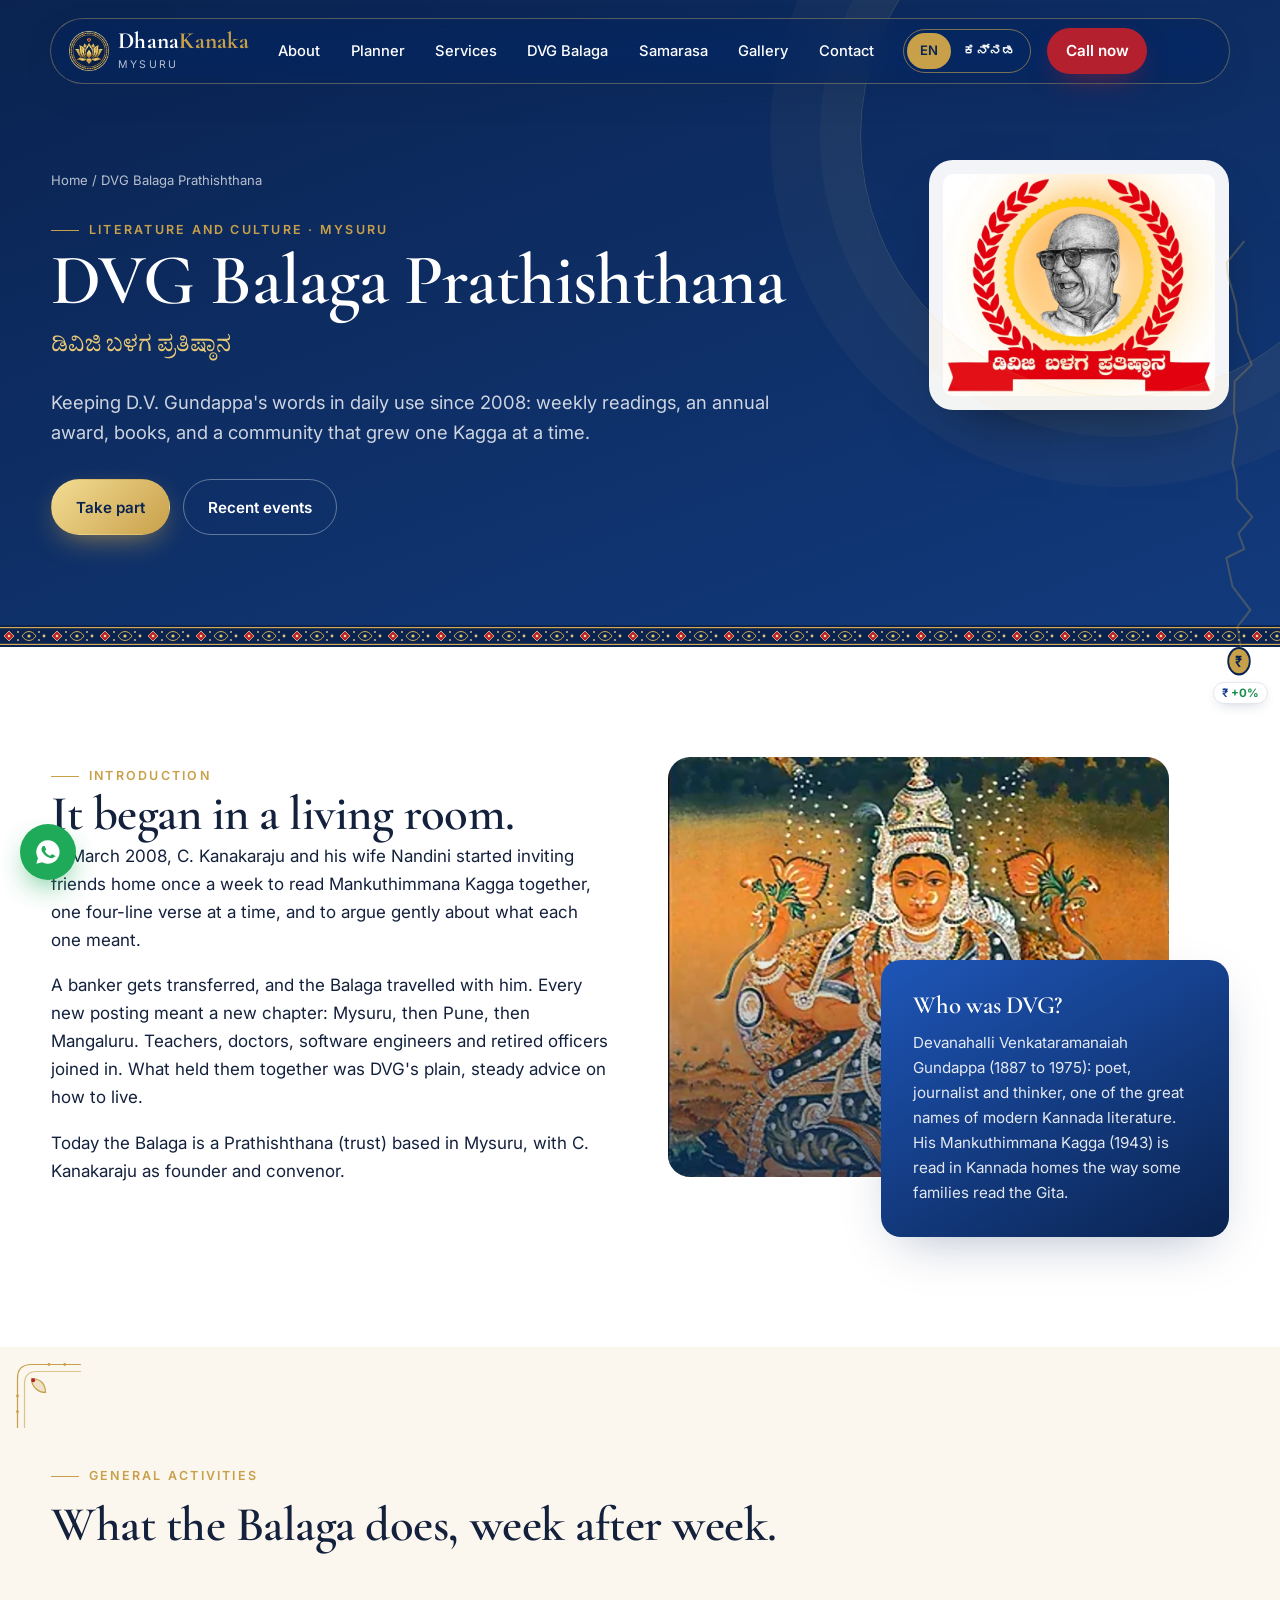
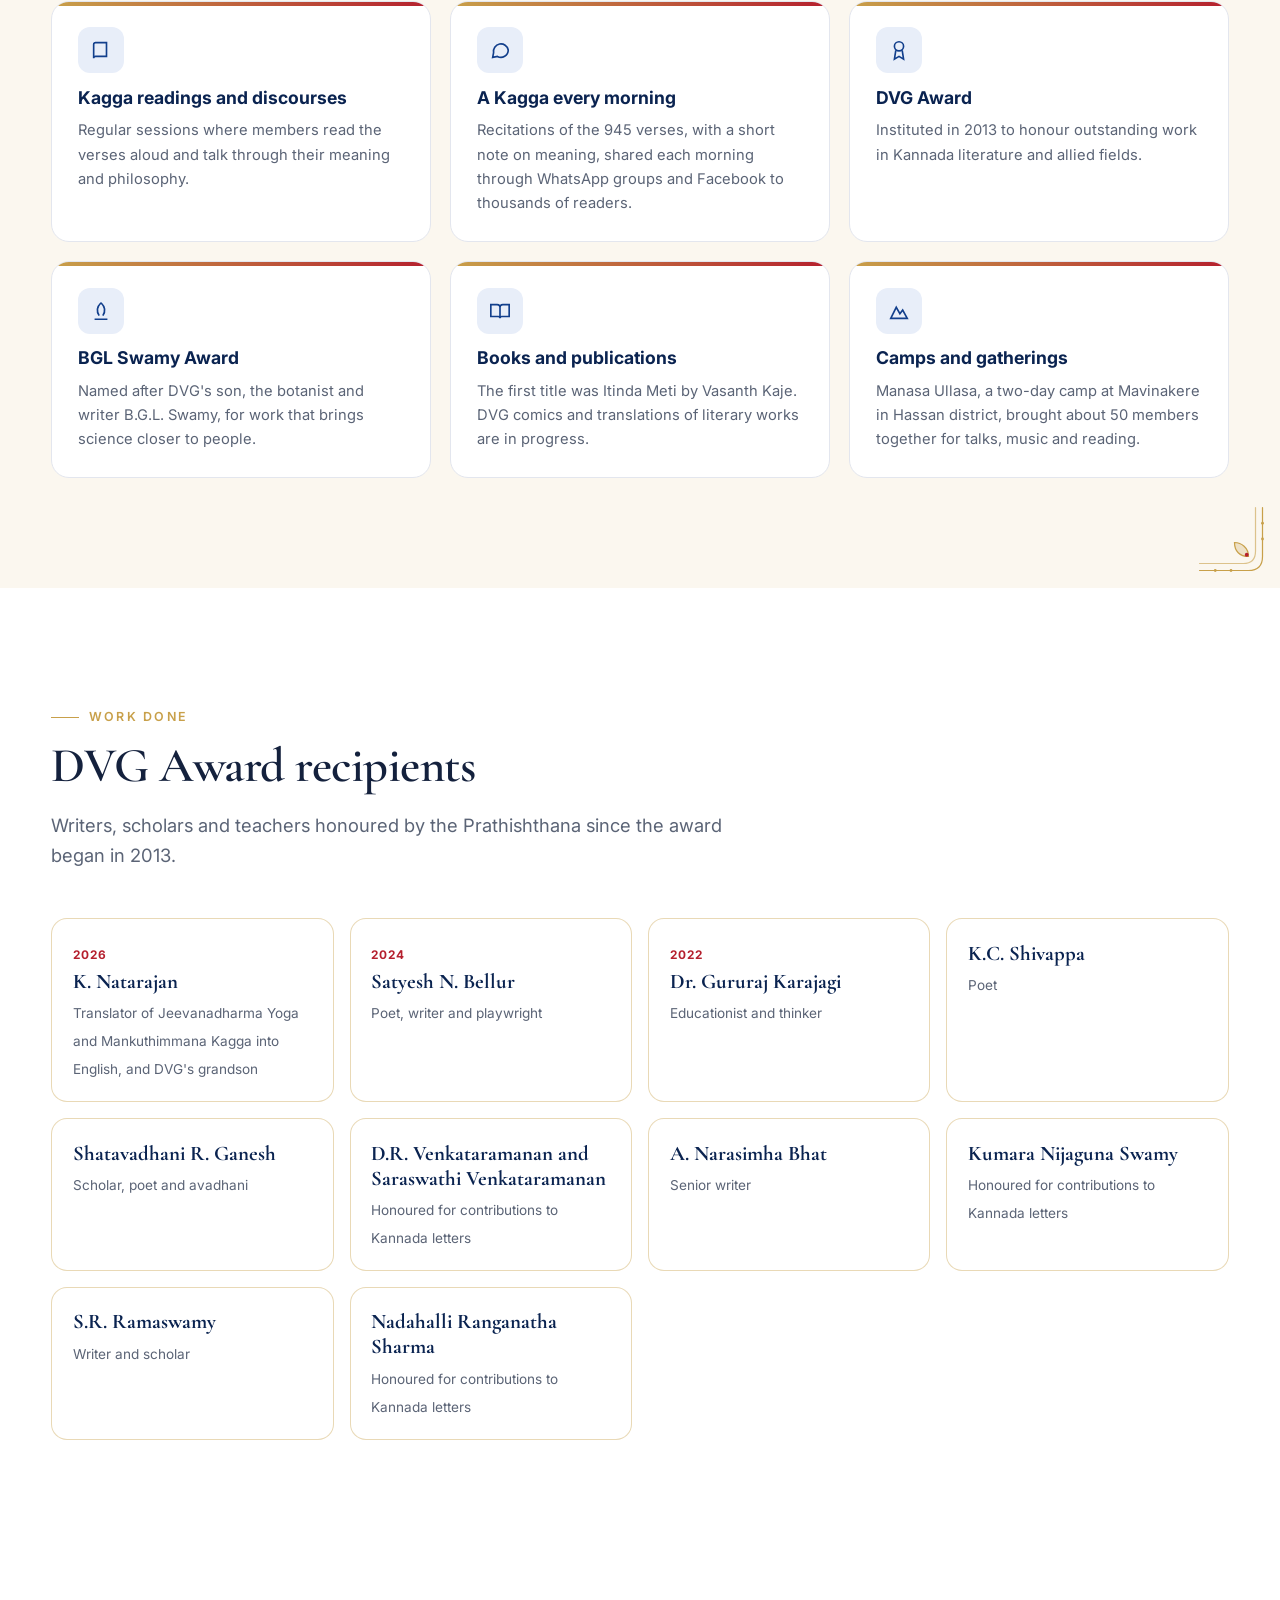
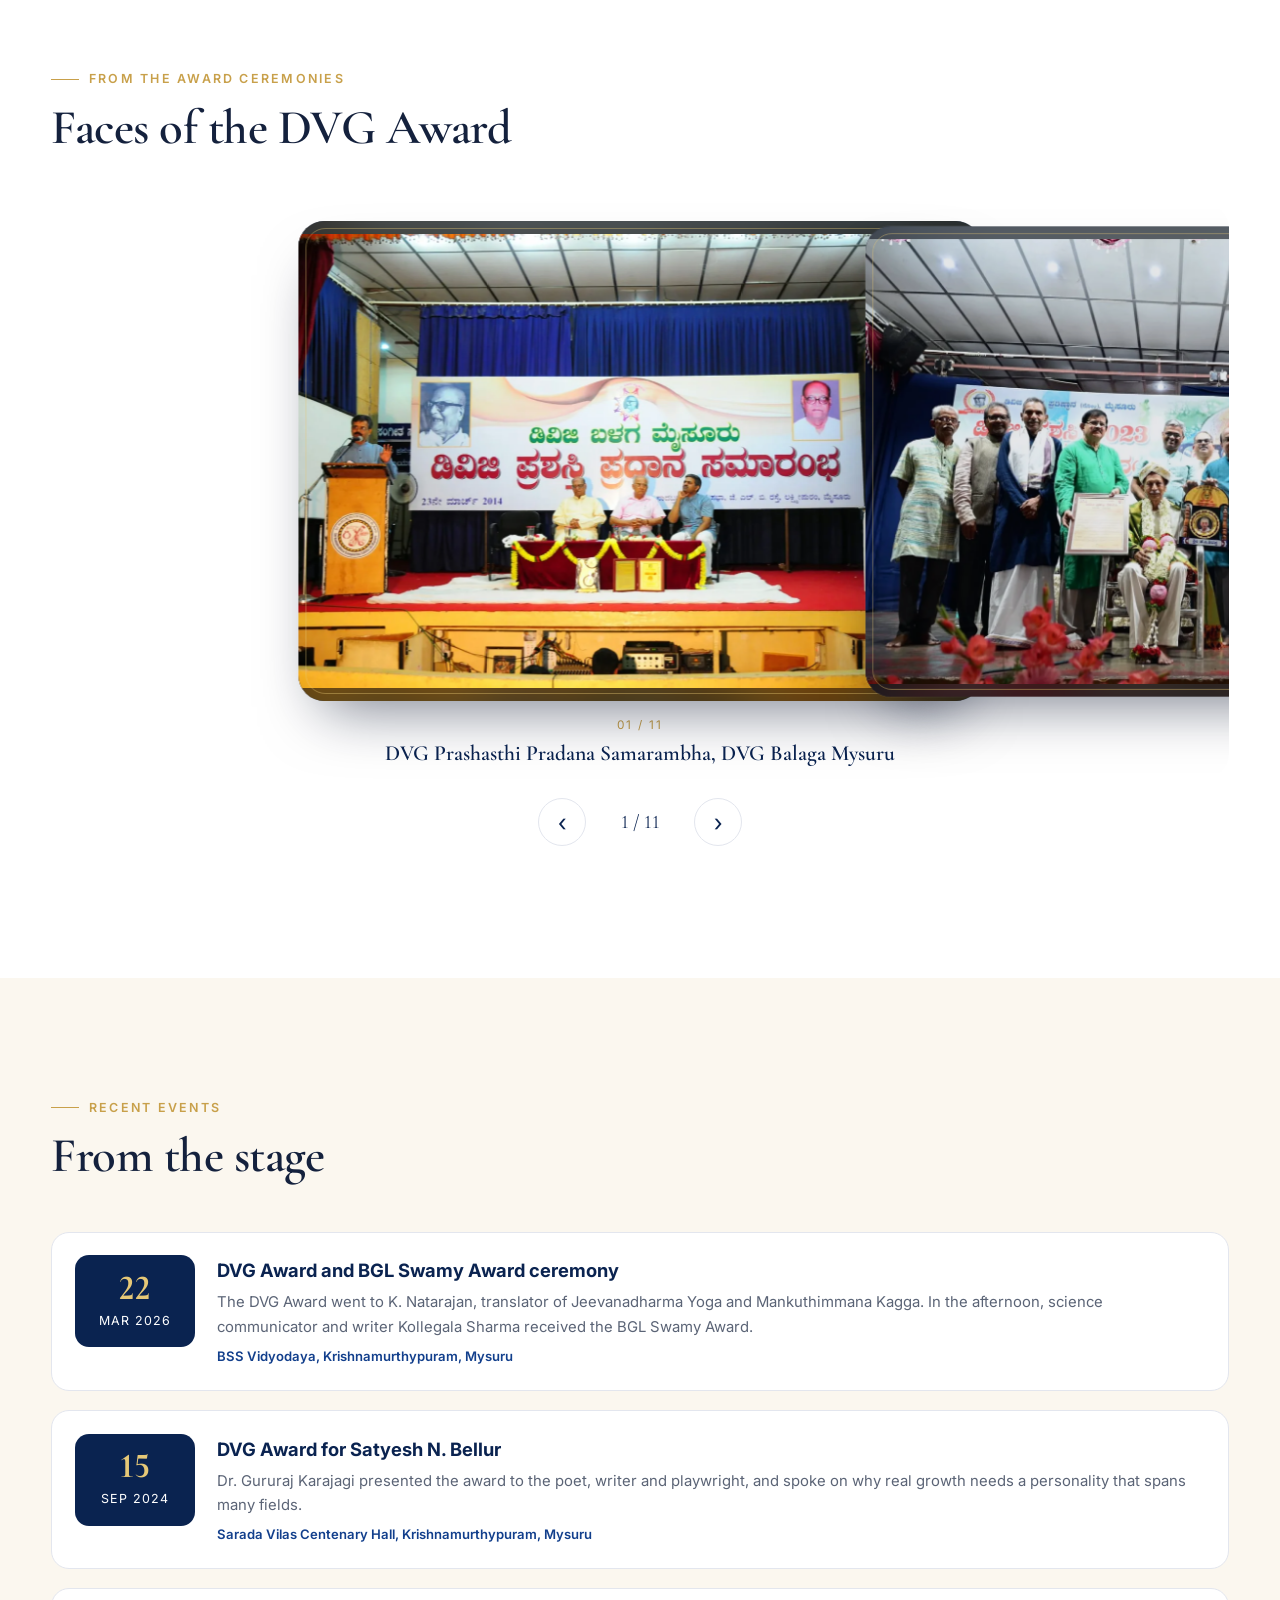
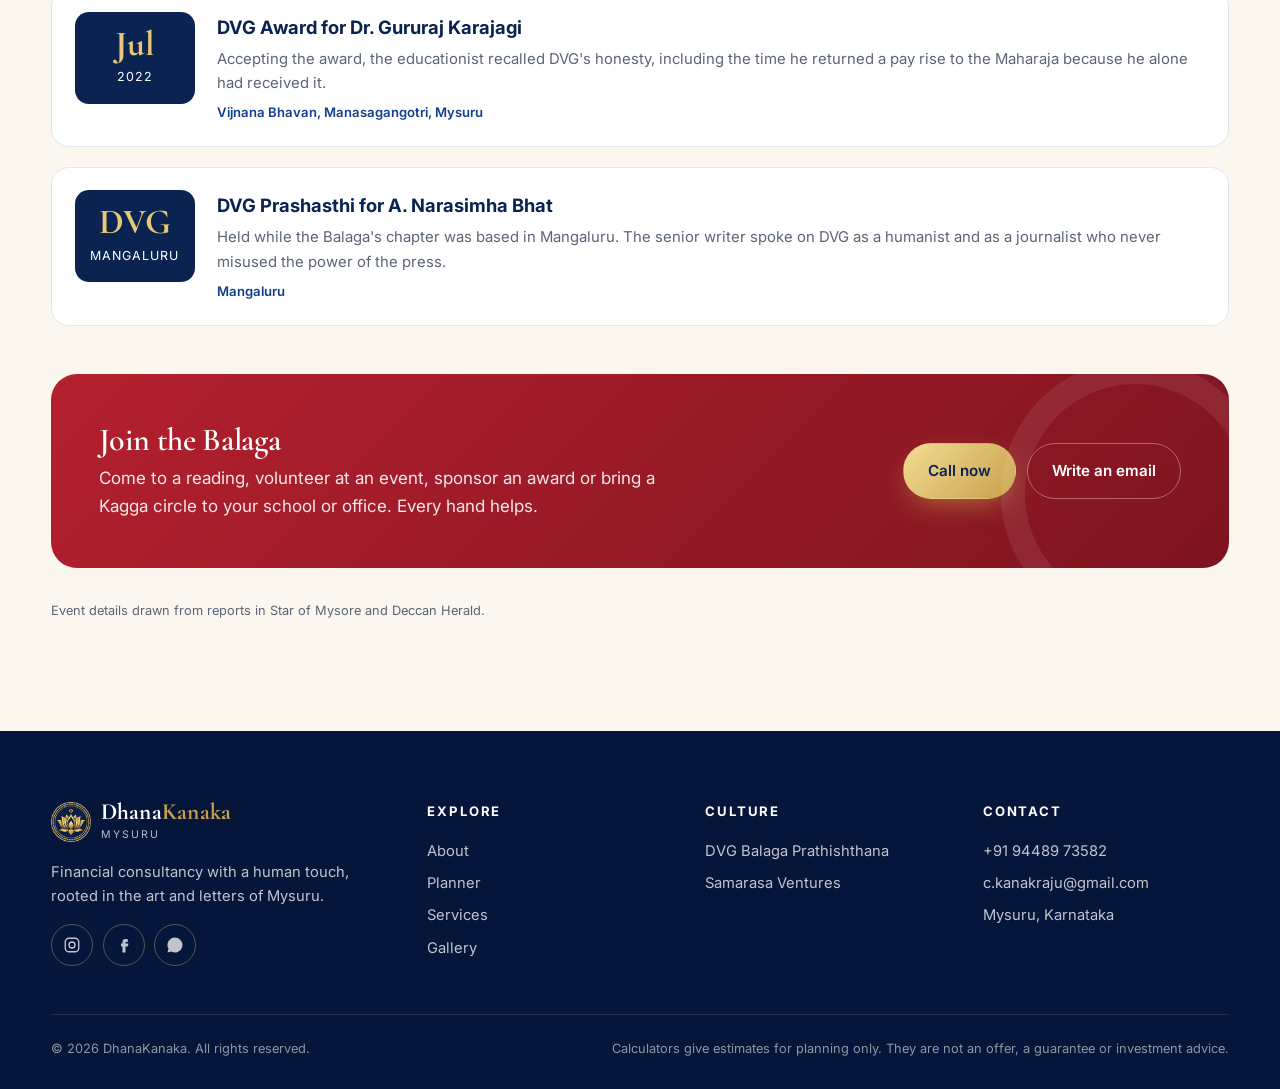
==== dvg-balaga.html @ af515da1 "DhanaKanaka website: home, planner, DVG Balaga and Samarasa pages, Kannada toggle Co-Authored-By: Cl" ====
<!DOCTYPE html>
<html lang="en">
<head>
<meta charset="utf-8">
<meta name="viewport" content="width=device-width, initial-scale=1">
<title>DVG Balaga Prathishthana | DhanaKanaka, Mysuru</title>
<meta name="description" content="DVG Balaga Prathishthana, Mysuru: readings of Mankuthimmana Kagga, the DVG Award, books and cultural events since 2008.">
<meta name="theme-color" content="#0A2350">
<meta property="og:title" content="DhanaKanaka | Financial consultancy, Mysuru">
<meta property="og:description" content="Investment, loan and financial guidance with a human touch.">
<meta property="og:image" content="https://dhanakanaka.in/assets/img/og-image.png">
<meta property="og:url" content="https://dhanakanaka.in/dvg-balaga.html">
<link rel="icon" href="assets/img/favicon-32.png" sizes="32x32" type="image/png">
<link rel="icon" href="assets/img/favicon-64.png" sizes="64x64" type="image/png">
<link rel="apple-touch-icon" href="assets/img/apple-touch-icon.png">
<link rel="preconnect" href="https://fonts.googleapis.com">
<link rel="preconnect" href="https://fonts.gstatic.com" crossorigin>
<link href="https://fonts.googleapis.com/css2?family=Cormorant+Garamond:ital,wght@0,500;0,600;0,700;1,500;1,600&family=Inter:wght@400;500;600;700&family=Noto+Sans+Kannada:wght@400;500;600;700&family=Noto+Serif+Kannada:wght@500;600;700&display=swap" rel="stylesheet">
<link rel="stylesheet" href="css/style.css">
</head>
<body data-page="dvg">
<a class="skip" href="index.html#main" data-i18n="skip">Skip to content</a>
<div class="topbar" aria-hidden="true"></div>

<!-- floating pill navigation -->
<header class="nav on-dark" id="nav">
  <a class="brand home-link" href="index.html#top" aria-label="DhanaKanaka home">
    <img src="assets/img/logo-emblem-128.png" alt="" width="40" height="40">
    <span><b>Dhana<span>Kanaka</span></b><small data-i18n="brandTag">Mysuru</small></span>
  </a>
  <nav aria-label="Main">
    <ul class="nav-links">
      <li><a href="index.html#about" data-i18n="navAbout">About</a></li>
      <li><a href="index.html#planner" data-i18n="navPlanner">Planner</a></li>
      <li><a href="index.html#services" data-i18n="navServices">Services</a></li>
      <li><a href="dvg-balaga.html" data-i18n="navDvg">DVG Balaga</a></li>
      <li><a href="samarasa.html" data-i18n="navSamarasa">Samarasa</a></li>
      <li><a href="index.html#gallery" data-i18n="navGallery">Gallery</a></li>
      <li><a href="index.html#contact" data-i18n="navContact">Contact</a></li>
    </ul>
  </nav>
  <div class="lang" role="group" aria-label="Language">
    <button type="button" data-lang="en" aria-pressed="true">EN</button>
    <button type="button" data-lang="kn" aria-pressed="false" lang="kn">ಕನ್ನಡ</button>
  </div>
  <div class="nav-cta"><a class="btn btn-red wa-link" href="https://wa.me/919448973582" target="_blank" rel="noopener" data-i18n="navCall">Call now</a></div>
  <button class="burger" type="button" aria-label="Menu" aria-expanded="false"><span></span><span></span><span></span></button>
</header>

<!-- finance scroll gauge -->
<div class="gauge" aria-hidden="true">
  <svg viewBox="0 0 46 400" preserveAspectRatio="none">
    <defs><linearGradient id="gaugeGrad" x1="0" y1="1" x2="0" y2="0"><stop offset="0" stop-color="#B5202E"/><stop offset=".5" stop-color="#C8A04A"/><stop offset="1" stop-color="#1a8f4c"/></linearGradient></defs>
    <path class="track" d=""/>
    <path class="fill" d=""/>
    <g class="coin">
      <circle r="12" fill="#C8A04A" stroke="#0A2350" stroke-width="2"/>
      <text text-anchor="middle" dy="5" font-size="14" font-weight="700" fill="#0A2350" font-family="Inter, sans-serif">₹</text>
    </g>
  </svg>
  <div class="gauge-label">₹ <b>+0%</b></div>
</div>

<main id="main">
<section class="page-hero has-logo">
  <div class="container">
    <p class="crumbs"><a href="index.html" data-i18n="home">Home</a> / <span data-i18n="navDvgFull">DVG Balaga Prathishthana</span></p>
    <span class="eyebrow rv" data-i18n="dvEyebrow">Literature and culture · Mysuru</span>
    <h1 class="rv" data-d="1" data-i18n="dvTitle">DVG Balaga Prathishthana</h1>
    <span class="kn-title rv" data-d="1" lang="kn">ಡಿವಿಜಿ ಬಳಗ ಪ್ರತಿಷ್ಠಾನ</span>
    <img class="page-logo rv" src="assets/img/dvg-balaga-logo.webp" alt="DVG Balaga Prathishthana logo" width="700" height="620">
    <p class="lead rv" data-d="2" data-i18n="dvLead">Keeping D.V. Gundappa's words in daily use since 2008: weekly readings, an annual award, books, and a community that grew one Kagga at a time.</p>
    <div class="hero-actions rv" data-d="3" style="margin-top:2rem">
      <a class="btn btn-gold wa-link" data-wa="dvg" href="https://wa.me/919448973582" target="_blank" rel="noopener" data-i18n="dvJoin">Take part</a>
      <a class="btn btn-ghost" href="#events" data-i18n="dvRecent">Recent events</a>
    </div>
  </div>
</section>
<div class="mborder" aria-hidden="true"></div>

<section class="sec" aria-labelledby="intro-h">
  <div class="container two-col">
    <div class="prose">
      <span class="eyebrow rv" data-i18n="dvIntroEy">Introduction</span>
      <h2 id="intro-h" class="rv" data-d="1" data-i18n="dvIntroH">It began in a living room.</h2>
      <div class="rv" data-d="2">
        <p data-i18n="dvI1">In March 2008, C. Kanakaraju and his wife Nandini started inviting friends home once a week to read Mankuthimmana Kagga together, one four-line verse at a time, and to argue gently about what each one meant.</p>
        <p data-i18n="dvI2">A banker gets transferred, and the Balaga travelled with him. Every new posting meant a new chapter: Mysuru, then Pune, then Mangaluru. Teachers, doctors, software engineers and retired officers joined in. What held them together was DVG's plain, steady advice on how to live.</p>
        <p data-i18n="dvI3">Today the Balaga is a Prathishthana (trust) based in Mysuru, with C. Kanakaraju as founder and convenor.</p>
      </div>
    </div>
    <div class="svc-visual rv" data-d="1" style="min-height:480px">
      <div class="art" role="img" aria-label="Mysuru style painting of Goddess Lakshmi"></div>
      <div class="blue-float">
        <h3 data-i18n="dvWhoH">Who was DVG?</h3>
        <p data-i18n="dvWhoP">Devanahalli Venkataramanaiah Gundappa (1887 to 1975): poet, journalist and thinker, one of the great names of modern Kannada literature. His Mankuthimmana Kagga (1943) is read in Kannada homes the way some families read the Gita.</p>
      </div>
    </div>
  </div>
</section>

<section class="sec ivory ornate" aria-labelledby="act-h">
  <div class="container">
    <div class="sec-head">
      <span class="eyebrow rv" data-i18n="dvActEy">General activities</span>
      <h2 id="act-h" class="rv" data-d="1" data-i18n="dvActH">What the Balaga does, week after week.</h2>
    </div>
    <div class="cards3">
      <div class="icard rv"><div class="ic"><svg viewBox="0 0 24 24" fill="none" stroke="currentColor" stroke-width="1.8"><path d="M4 19V6a2 2 0 0 1 2-2h12v15H6a2 2 0 0 0-2 2Z"/></svg></div><h4 data-i18n="a1h">Kagga readings and discourses</h4><p data-i18n="a1p">Regular sessions where members read the verses aloud and talk through their meaning and philosophy.</p></div>
      <div class="icard rv" data-d="1"><div class="ic"><svg viewBox="0 0 24 24" fill="none" stroke="currentColor" stroke-width="1.8"><path d="M21 12a8 8 0 0 1-11.8 7L4 20l1-5A8 8 0 1 1 21 12Z"/></svg></div><h4 data-i18n="a2h">A Kagga every morning</h4><p data-i18n="a2p">Recitations of the 945 verses, with a short note on meaning, shared each morning through WhatsApp groups and Facebook to thousands of readers.</p></div>
      <div class="icard rv" data-d="2"><div class="ic"><svg viewBox="0 0 24 24" fill="none" stroke="currentColor" stroke-width="1.8"><circle cx="12" cy="8" r="5"/><path d="M8.5 12.5 7 22l5-3 5 3-1.5-9.5"/></svg></div><h4 data-i18n="a3h">DVG Award</h4><p data-i18n="a3p">Instituted in 2013 to honour outstanding work in Kannada literature and allied fields.</p></div>
      <div class="icard rv"><div class="ic"><svg viewBox="0 0 24 24" fill="none" stroke="currentColor" stroke-width="1.8"><path d="M12 3c-4 4-6 8-2 14M12 3c4 4 6 8 2 14M5 21h14"/></svg></div><h4 data-i18n="a4h">BGL Swamy Award</h4><p data-i18n="a4p">Named after DVG's son, the botanist and writer B.G.L. Swamy, for work that brings science closer to people.</p></div>
      <div class="icard rv" data-d="1"><div class="ic"><svg viewBox="0 0 24 24" fill="none" stroke="currentColor" stroke-width="1.8"><path d="M2 5h7a3 3 0 0 1 3 3v12a2 2 0 0 0-2-2H2zM22 5h-7a3 3 0 0 0-3 3v12a2 2 0 0 1 2-2h8z"/></svg></div><h4 data-i18n="a5h">Books and publications</h4><p data-i18n="a5p">The first title was Itinda Meti by Vasanth Kaje. DVG comics and translations of literary works are in progress.</p></div>
      <div class="icard rv" data-d="2"><div class="ic"><svg viewBox="0 0 24 24" fill="none" stroke="currentColor" stroke-width="1.8"><path d="M3 20l6-12 4 7 3-4 5 9z"/></svg></div><h4 data-i18n="a6h">Camps and gatherings</h4><p data-i18n="a6p">Manasa Ullasa, a two-day camp at Mavinakere in Hassan district, brought about 50 members together for talks, music and reading.</p></div>
    </div>
  </div>
</section>

<section class="sec" id="awards" aria-labelledby="aw-h">
  <div class="container">
    <div class="sec-head">
      <span class="eyebrow rv" data-i18n="dvWorkEy">Work done</span>
      <h2 id="aw-h" class="rv" data-d="1" data-i18n="dvAwH">DVG Award recipients</h2>
      <p class="lead rv" data-d="2" data-i18n="dvAwLead">Writers, scholars and teachers honoured by the Prathishthana since the award began in 2013.</p>
    </div>
    <div class="awards">
      <div class="award rv"><time>2026</time><b data-i18n="w1">K. Natarajan</b><span data-i18n="w1p">Translator of Jeevanadharma Yoga and Mankuthimmana Kagga into English, and DVG's grandson</span></div>
      <div class="award rv"><time>2024</time><b data-i18n="w2">Satyesh N. Bellur</b><span data-i18n="w2p">Poet, writer and playwright</span></div>
      <div class="award rv"><time>2022</time><b data-i18n="w3">Dr. Gururaj Karajagi</b><span data-i18n="w3p">Educationist and thinker</span></div>
      <div class="award rv"><b data-i18n="w4">K.C. Shivappa</b><span data-i18n="w4p">Poet</span></div>
      <div class="award rv"><b data-i18n="w5">Shatavadhani R. Ganesh</b><span data-i18n="w5p">Scholar, poet and avadhani</span></div>
      <div class="award rv"><b data-i18n="w6">D.R. Venkataramanan and Saraswathi Venkataramanan</b><span data-i18n="w6p">Honoured for contributions to Kannada letters</span></div>
      <div class="award rv"><b data-i18n="w7">A. Narasimha Bhat</b><span data-i18n="w7p">Senior writer</span></div>
      <div class="award rv"><b data-i18n="w8">Kumara Nijaguna Swamy</b><span data-i18n="w8p">Honoured for contributions to Kannada letters</span></div>
      <div class="award rv"><b data-i18n="w9">S.R. Ramaswamy</b><span data-i18n="w9p">Writer and scholar</span></div>
      <div class="award rv"><b data-i18n="w10">Nadahalli Ranganatha Sharma</b><span data-i18n="w10p">Honoured for contributions to Kannada letters</span></div>
    </div>
  </div>
</section>


<section class="sec" id="photos" aria-labelledby="ph-h">
  <div class="container">
    <div class="sec-head">
      <span class="eyebrow rv" data-i18n="dvPhEy">From the award ceremonies</span>
      <h2 id="ph-h" class="rv" data-d="1" data-i18n="dvPhH">Faces of the DVG Award</h2>
    </div>
    <div class="accordion" id="awardAcc" data-src="dvg" aria-roledescription="carousel" aria-label="Award ceremony photos"></div>
    <div class="acc-ctrl">
      <button type="button" class="acc-btn" data-dir="-1" aria-label="Previous photo">‹</button>
      <span class="acc-count" aria-live="polite"></span>
      <button type="button" class="acc-btn" data-dir="1" aria-label="Next photo">›</button>
    </div>
  </div>
</section>

<div class="mborder light draw" aria-hidden="true"></div>

<section class="sec ivory" id="events" aria-labelledby="ev-h">
  <div class="container">
    <div class="sec-head">
      <span class="eyebrow rv" data-i18n="dvEvEy">Recent events</span>
      <h2 id="ev-h" class="rv" data-d="1" data-i18n="dvEvH">From the stage</h2>
    </div>
    <div class="events">
      <article class="event rv"><div class="date"><b>22</b><span data-i18n="mMar26">Mar 2026</span></div><div><h4 data-i18n="e1h">DVG Award and BGL Swamy Award ceremony</h4><p data-i18n="e1p">The DVG Award went to K. Natarajan, translator of Jeevanadharma Yoga and Mankuthimmana Kagga. In the afternoon, science communicator and writer Kollegala Sharma received the BGL Swamy Award.</p><p class="meta" data-i18n="e1m">BSS Vidyodaya, Krishnamurthypuram, Mysuru</p></div></article>
      <article class="event rv"><div class="date"><b>15</b><span data-i18n="mSep24">Sep 2024</span></div><div><h4 data-i18n="e2h">DVG Award for Satyesh N. Bellur</h4><p data-i18n="e2p">Dr. Gururaj Karajagi presented the award to the poet, writer and playwright, and spoke on why real growth needs a personality that spans many fields.</p><p class="meta" data-i18n="e2m">Sarada Vilas Centenary Hall, Krishnamurthypuram, Mysuru</p></div></article>
      <article class="event rv"><div class="date"><b>Jul</b><span>2022</span></div><div><h4 data-i18n="e3h">DVG Award for Dr. Gururaj Karajagi</h4><p data-i18n="e3p">Accepting the award, the educationist recalled DVG's honesty, including the time he returned a pay rise to the Maharaja because he alone had received it.</p><p class="meta" data-i18n="e3m">Vijnana Bhavan, Manasagangotri, Mysuru</p></div></article>
      <article class="event rv"><div class="date"><b>DVG</b><span data-i18n="mMlr">Mangaluru</span></div><div><h4 data-i18n="e4h">DVG Prashasthi for A. Narasimha Bhat</h4><p data-i18n="e4p">Held while the Balaga's chapter was based in Mangaluru. The senior writer spoke on DVG as a humanist and as a journalist who never misused the power of the press.</p><p class="meta" data-i18n="e4m">Mangaluru</p></div></article>
    </div>
    <div class="cta-band rv" style="margin-top:3rem">
      <div>
        <h3 data-i18n="dvCtaH">Join the Balaga</h3>
        <p data-i18n="dvCtaP">Come to a reading, volunteer at an event, sponsor an award or bring a Kagga circle to your school or office. Every hand helps.</p>
      </div>
      <div class="btn-row">
        <a class="btn btn-gold wa-link" data-wa="dvg" href="https://wa.me/919448973582" target="_blank" rel="noopener" data-i18n="callNow">Call now</a>
        <a class="btn btn-ghost" href="mailto:c.kanakraju@gmail.com?subject=DVG%20Balaga%20Prathishthana" data-i18n="coWrite">Write an email</a>
      </div>
    </div>
    <p class="src" data-i18n="dvSrc">Event details drawn from reports in Star of Mysore and Deccan Herald.</p>
  </div>
</section>
</main>

<footer class="footer">
  <div class="container">
    <div class="f-grid">
      <div>
        <a class="brand home-link" href="index.html#top"><img src="assets/img/logo-emblem-128.png" alt="" width="40" height="40"><span><b>Dhana<span>Kanaka</span></b><small data-i18n="brandTag">Mysuru</small></span></a>
        <p data-i18n="ftAbout">Financial consultancy with a human touch, rooted in the art and letters of Mysuru.</p>
        <div class="socials">
          <a href="https://www.instagram.com/kanakarajuc" target="_blank" rel="noopener" aria-label="Instagram"><svg viewBox="0 0 24 24" fill="none" stroke="currentColor" stroke-width="1.8"><rect x="3" y="3" width="18" height="18" rx="5"/><circle cx="12" cy="12" r="4"/></svg></a>
          <a href="https://www.facebook.com/kanaka.rajuc" target="_blank" rel="noopener" aria-label="Facebook"><svg viewBox="0 0 24 24" fill="currentColor"><path d="M14 8h3V4h-3a4 4 0 0 0-4 4v2H8v4h2v8h4v-8h3l1-4h-4V8z"/></svg></a>
          <a class="wa-link" href="https://wa.me/919448973582" target="_blank" rel="noopener" aria-label="WhatsApp"><svg viewBox="0 0 24 24" fill="currentColor"><path d="M12 2a10 10 0 0 0-8.6 15.1L2 22l5-1.3A10 10 0 1 0 12 2Z"/></svg></a>
        </div>
      </div>
      <div><h5 data-i18n="ftExplore">Explore</h5><ul><li><a href="index.html#about" data-i18n="navAbout">About</a></li><li><a href="index.html#planner" data-i18n="navPlanner">Planner</a></li><li><a href="index.html#services" data-i18n="navServices">Services</a></li><li><a href="index.html#gallery" data-i18n="navGallery">Gallery</a></li></ul></div>
      <div><h5 data-i18n="ftCulture">Culture</h5><ul><li><a href="dvg-balaga.html" data-i18n="navDvgFull">DVG Balaga Prathishthana</a></li><li><a href="samarasa.html" data-i18n="cc2h">Samarasa Ventures</a></li></ul></div>
      <div><h5 data-i18n="navContact">Contact</h5><ul><li><a href="tel:+919448973582">+91 94489 73582</a></li><li><a href="mailto:c.kanakraju@gmail.com">c.kanakraju@gmail.com</a></li><li data-i18n="ftCity">Mysuru, Karnataka</li></ul></div>
    </div>
    <div class="f-legal">
      <span>© <span class="yr">2026</span> DhanaKanaka. <span data-i18n="ftRights">All rights reserved.</span></span>
      <span data-i18n="ftDisc">Calculators give estimates for planning only. They are not an offer, a guarantee or investment advice.</span>
    </div>
  </div>
</footer>

<a class="wa-float wa-link" href="https://wa.me/919448973582" target="_blank" rel="noopener" aria-label="WhatsApp DhanaKanaka"><svg viewBox="0 0 24 24" fill="currentColor"><path d="M12 2a10 10 0 0 0-8.6 15.1L2 22l5-1.3A10 10 0 1 0 12 2Zm5.3 14.1c-.2.6-1.3 1.2-1.8 1.2-.5.1-1 .2-3.3-.7-2.8-1.1-4.5-3.9-4.7-4.1-.1-.2-1.1-1.5-1.1-2.9s.7-2.1 1-2.4c.3-.3.6-.3.8-.3h.6c.2 0 .4 0 .6.5l.9 2.1c.1.2.1.4 0 .5l-.3.5-.4.5c-.1.1-.3.3-.1.6.2.3.8 1.3 1.7 2.1 1.2 1 2.1 1.4 2.4 1.5.3.1.5.1.6-.1l.9-1c.2-.3.4-.2.6-.1l2 .9c.3.2.5.2.5.4.1.1.1.7-.1 1.3Z"/></svg></a>


<script src="js/i18n.js"></script>
<script src="js/main.js"></script>
</body>
</html>
---- css/style.css ----
/* DhanaKanaka: corporate blue, kumkum red, white, with Mysuru gesso gold */
:root{
  --navy:#0A2350; --blue:#123F8C; --blue-2:#1E56B8; --sky:#E8EEF9;
  --red:#B5202E; --red-2:#D33A45;
  --gold:#C8A04A; --gold-2:#E6C877; --gold-3:#F3DC93;
  --ivory:#FBF7EF; --white:#fff; --ink:#14213D; --muted:#5B6476; --line:#E3E6EE;
  --serif:"Cormorant Garamond", Georgia, "Times New Roman", serif;
  --sans:"Inter", system-ui, -apple-system, "Segoe UI", Roboto, sans-serif;
  --kn-serif:"Noto Serif Kannada", "Tunga", serif;
  --kn-sans:"Noto Sans Kannada", "Tunga", sans-serif;
  --radius:18px; --shadow:0 18px 50px -20px rgba(10,35,80,.35);
  --ease:cubic-bezier(.22,.8,.2,1);
}
*{box-sizing:border-box;margin:0;padding:0}
html{scroll-behavior:smooth;-webkit-text-size-adjust:100%}
body{font-family:var(--sans);color:var(--ink);background:var(--white);line-height:1.65;font-size:17px;overflow-x:hidden}
html[lang="kn"] body{font-family:var(--kn-sans);line-height:1.8;font-size:16.5px}
html[lang="kn"] h1,html[lang="kn"] h2,html[lang="kn"] h3,html[lang="kn"] .serif{font-family:var(--kn-serif);letter-spacing:0}
img{max-width:100%;height:auto;display:block}
a{color:inherit}
button,input,select{font:inherit;color:inherit}
h1,h2,h3,.serif,.float-box b,.stat b,.result-hero b,.event .date b,.award b{font-variant-numeric:lining-nums}
h1,h2,h3,.serif{font-family:var(--serif);font-weight:600;line-height:1.12;letter-spacing:-.01em}
h1{font-size:clamp(2.6rem,5.6vw,4.9rem)}
h2{font-size:clamp(2rem,3.8vw,3.1rem)}
h3{font-size:1.55rem}
.container{width:min(1200px,92vw);margin-inline:auto}
.eyebrow{display:inline-flex;align-items:center;gap:.6rem;font-size:.78rem;letter-spacing:.18em;text-transform:uppercase;font-weight:600;color:var(--gold)}
html[lang="kn"] .eyebrow{letter-spacing:.04em;font-size:.9rem}
.eyebrow::before{content:"";width:28px;height:1px;background:currentColor}
.lead{font-size:1.15rem;color:var(--muted);max-width:60ch}
.skip{position:absolute;left:-999px;top:0;background:var(--navy);color:#fff;padding:.6rem 1rem;z-index:999}
.skip:focus{left:1rem;top:1rem}
:focus-visible{outline:3px solid var(--gold);outline-offset:3px;border-radius:6px}
::selection{background:var(--gold-2);color:var(--navy)}

/* native scrollbar, themed */
html{scrollbar-color:var(--gold) var(--navy);scrollbar-width:thin}
::-webkit-scrollbar{width:10px}
::-webkit-scrollbar-track{background:var(--navy)}
::-webkit-scrollbar-thumb{background:linear-gradient(var(--gold-3),var(--gold));border-radius:10px;border:2px solid var(--navy)}

/* buttons */
.btn{display:inline-flex;align-items:center;gap:.6rem;padding:.9rem 1.5rem;border-radius:999px;font-weight:600;font-size:.95rem;text-decoration:none;border:1px solid transparent;cursor:pointer;transition:transform .35s var(--ease),background .3s,color .3s,box-shadow .3s;min-height:48px}
.btn:hover{transform:translateY(-2px)}
.btn-gold{background:linear-gradient(135deg,var(--gold-3),var(--gold));color:var(--navy);box-shadow:0 10px 30px -10px rgba(200,160,74,.8)}
.btn-red{background:var(--red);color:#fff;box-shadow:0 10px 30px -12px rgba(181,32,46,.8)}
.btn-red:hover{background:var(--red-2)}
.btn-blue{background:var(--blue);color:#fff}
.btn-blue:hover{background:var(--blue-2)}
.btn-ghost{border-color:rgba(255,255,255,.35);color:#fff}
.btn-ghost:hover{background:rgba(255,255,255,.08)}
.btn-line{border-color:var(--navy);color:var(--navy)}
.btn-line:hover{background:var(--navy);color:#fff}
.btn svg{width:18px;height:18px;flex:none}

/* ---------- floating nav (pill) ---------- */
.nav{position:fixed;top:18px;left:50%;transform:translateX(-50%);z-index:100;width:min(1180px,94vw);display:flex;align-items:center;gap:1rem;padding:.55rem .65rem .55rem 1.1rem;border-radius:999px;background:rgba(255,255,255,.82);backdrop-filter:blur(16px) saturate(1.4);-webkit-backdrop-filter:blur(16px) saturate(1.4);box-shadow:0 12px 40px -18px rgba(10,35,80,.45);border:1px solid rgba(200,160,74,.35);transition:transform .5s var(--ease),background .4s,top .4s}
.nav.hide{transform:translate(-50%,-140%)}
.nav.on-dark{background:rgba(10,35,80,.55);color:#fff;border-color:rgba(230,200,119,.35)}
.brand{display:flex;align-items:center;gap:.6rem;text-decoration:none;flex:none}
.brand img{width:40px;height:40px}
.brand b{font-family:var(--serif);font-size:1.45rem;font-weight:700;letter-spacing:.01em;line-height:1}
.brand b span{color:var(--gold)}
.brand small{display:block;font-size:.66rem;letter-spacing:.2em;text-transform:uppercase;opacity:.7;font-family:var(--sans)}
.nav-links{display:flex;gap:.2rem;margin-left:auto;list-style:none}
.nav-links a{display:block;padding:.55rem .85rem;border-radius:999px;text-decoration:none;font-size:.92rem;font-weight:500;transition:background .3s,color .3s}
.nav-links a:hover,.nav-links a.active{background:rgba(18,63,140,.1)}
.nav.on-dark .nav-links a:hover,.nav.on-dark .nav-links a.active{background:rgba(255,255,255,.12)}
.lang{display:flex;border:1px solid rgba(200,160,74,.6);border-radius:999px;padding:3px;flex:none}
.lang button{border:0;background:none;padding:.4rem .75rem;border-radius:999px;font-size:.82rem;font-weight:600;cursor:pointer;min-width:44px;min-height:36px}
.lang button[aria-pressed="true"]{background:var(--navy);color:#fff}
.nav.on-dark .lang button[aria-pressed="true"]{background:var(--gold);color:var(--navy)}
.nav-cta{flex:none}
.nav-cta .btn{padding:.6rem 1.1rem;min-height:42px}
.burger{display:none;border:0;background:none;width:44px;height:44px;cursor:pointer;flex:none}
.burger span{display:block;width:22px;height:2px;background:currentColor;margin:5px auto;transition:transform .3s}
@media (max-width:1020px){
  .nav-links,.nav-cta{display:none}
  .nav{gap:.5rem;padding:.45rem .5rem .45rem .8rem}
  .lang{margin-left:auto}
  .burger{display:block}
  .nav.open{border-radius:26px;flex-wrap:wrap}
  .nav.open .nav-links{display:flex;flex-direction:column;width:100%;order:5;padding:.5rem 0 .8rem}
  .nav.open .nav-links a{font-size:1.05rem;padding:.8rem 1rem}
  .nav.open .burger span:nth-child(1){transform:translateY(7px) rotate(45deg)}
  .nav.open .burger span:nth-child(2){opacity:0}
  .nav.open .burger span:nth-child(3){transform:translateY(-7px) rotate(-45deg)}
}

/* ---------- finance scroll gauge ---------- */
.gauge{position:fixed;right:18px;top:50%;transform:translateY(-50%);z-index:90;width:46px;height:min(56vh,440px);pointer-events:none}
.gauge svg{width:100%;height:100%;overflow:visible}
.gauge .track{stroke:rgba(200,160,74,.28);stroke-width:2;fill:none}
.gauge .fill{stroke:url(#gaugeGrad);stroke-width:2.6;fill:none;stroke-linecap:round}
.gauge .coin{transition:transform .15s linear}
.gauge-label{position:absolute;right:-6px;bottom:-34px;font:600 .72rem var(--sans);color:var(--blue);background:#fff;border:1px solid var(--line);padding:.2rem .5rem;border-radius:999px;white-space:nowrap;box-shadow:0 4px 14px -6px rgba(10,35,80,.3)}
.gauge-label b{color:#1a8f4c}
.topbar{position:fixed;left:0;top:0;height:3px;width:100%;transform-origin:0 50%;transform:scaleX(0);background:linear-gradient(90deg,var(--red),var(--gold),var(--blue-2));z-index:110;display:none}
@media (max-width:820px){.gauge{display:none}.topbar{display:block}}

/* ---------- hero ---------- */
.hero{position:relative;min-height:100vh;background:#050505;color:#fff;overflow:hidden;display:flex;align-items:center;isolation:isolate}
.hero::before{content:"";position:absolute;inset:0;background:radial-gradient(60% 70% at 15% 30%,rgba(18,63,140,.55),transparent 70%),radial-gradient(40% 50% at 80% 90%,rgba(181,32,46,.25),transparent 70%);z-index:-1}
.hero-grid{display:grid;grid-template-columns:1.1fr .9fr;gap:3rem;align-items:center;padding-top:110px;padding-bottom:70px}
.hero h1 em{font-style:italic;color:var(--gold-2)}
.hero h1 .red{color:#ff6b6b}
.hero .lead{color:rgba(255,255,255,.78);margin:1.4rem 0 2rem}
.hero-actions{display:flex;gap:.8rem;flex-wrap:wrap}
.hero-portrait{position:relative;justify-self:end;width:min(460px,100%)}
.hero-portrait .photo{position:relative;border-radius:240px 240px 24px 24px;overflow:hidden;aspect-ratio:848/1024;box-shadow:0 40px 80px -30px rgba(0,0,0,.9)}
.hero-portrait .photo img{width:100%;height:100%!important;object-fit:cover;transform:scale(1.06);transition:transform 1.6s var(--ease)}
.hero.ready .hero-portrait .photo img{transform:scale(1)}
.hero-portrait .photo::after{content:"";position:absolute;inset:0;border-radius:inherit;box-shadow:inset 0 0 0 2px rgba(230,200,119,.65),inset 0 0 0 10px rgba(0,0,0,.25),inset 0 0 0 11px rgba(230,200,119,.35)}
.hero-portrait .finial{position:absolute;top:-34px;left:50%;width:58px;transform:translateX(-50%)}
.float-box{position:absolute;background:linear-gradient(150deg,var(--blue),var(--navy));color:#fff;padding:1.1rem 1.25rem;border-radius:16px;box-shadow:var(--shadow);border:1px solid rgba(230,200,119,.3)}
.float-box b{display:block;font-family:var(--serif);font-size:2rem;line-height:1;color:var(--gold-2)}
.float-box span{font-size:.82rem;opacity:.85}
.hero-portrait .fb1{left:-60px;bottom:90px;animation:bob 7s ease-in-out infinite}
.hero-portrait .fb2{right:-24px;top:90px;background:linear-gradient(150deg,var(--red),#7d1420);animation:bob 8s ease-in-out -2s infinite}
@keyframes bob{50%{transform:translateY(-12px)}}
.lakshmi-card{position:absolute;left:-150px;top:30px;width:150px;border-radius:90px 90px 12px 12px;overflow:hidden;border:2px solid var(--gold-2);box-shadow:0 20px 50px -20px rgba(0,0,0,.9),0 0 0 6px rgba(10,35,80,.6),0 0 0 7px rgba(230,200,119,.4);animation:bob 9s ease-in-out -4s infinite}
.lakshmi-card img{aspect-ratio:988/1220;object-fit:cover}
.hero-ticker{position:absolute;bottom:0;left:0;right:0;border-top:1px solid rgba(230,200,119,.2);background:rgba(10,35,80,.35);backdrop-filter:blur(6px);overflow:hidden;white-space:nowrap;font-size:.85rem;color:rgba(255,255,255,.8)}
.hero-ticker div{display:inline-block;padding:.75rem 0;animation:tick 40s linear infinite}
.hero-ticker{z-index:3}
.hero-ticker span{margin:0 2rem}
.hero-ticker span::before{content:"◆";color:var(--gold);margin-right:.8rem;font-size:.6rem;vertical-align:middle}
@keyframes tick{to{transform:translateX(-50%)}}
.scroll-cue{position:absolute;left:50%;bottom:62px;transform:translateX(-50%);font-size:.72rem;letter-spacing:.2em;text-transform:uppercase;opacity:.6;display:flex;flex-direction:column;align-items:center;gap:.5rem}
.scroll-cue i{width:1px;height:38px;background:linear-gradient(var(--gold),transparent);animation:cue 2s ease-in-out infinite}
@keyframes cue{0%{transform:scaleY(0);transform-origin:top}50%{transform:scaleY(1);transform-origin:top}51%{transform-origin:bottom}100%{transform:scaleY(0);transform-origin:bottom}}
@media (max-width:900px){
  .hero-grid{grid-template-columns:1fr;gap:2.5rem;padding-top:120px;padding-bottom:110px}
  .hero-portrait{justify-self:center;width:min(360px,82vw)}
  .lakshmi-card{left:-28px;top:auto;bottom:-30px;width:110px}
  .hero-portrait .fb1{left:auto;right:-14px;bottom:60px}
  .hero-portrait .fb2{right:auto;left:-14px;top:40px}
  .scroll-cue{display:none}
}

/* ---------- Mysuru border strips ---------- */
.mborder{height:22px;background:url(../assets/img/border.svg) repeat-x center/auto 22px}
.mborder.light{background-image:url(../assets/img/border-light.svg)}
.mborder.draw{clip-path:inset(0 100% 0 0);transition:clip-path 1.6s var(--ease)}
.mborder.draw.in{clip-path:inset(0 0 0 0)}

/* ---------- section basics ---------- */
section{position:relative}
.sec{padding:110px 0}
.sec-head{max-width:760px;margin-bottom:3rem}
.sec-head h2{margin:.7rem 0 1rem}
.ivory{background:var(--ivory)}
.ornate{position:relative}
.ornate::before,.ornate::after{content:"";position:absolute;width:70px;height:70px;background:url(../assets/img/corner.svg) no-repeat center/contain;pointer-events:none}
.ornate::before{top:14px;left:14px}
.ornate::after{bottom:14px;right:14px;transform:rotate(180deg)}

/* reveal */
.rv{opacity:0;transform:translateY(34px);transition:opacity 1s var(--ease),transform 1s var(--ease),filter 1s var(--ease);filter:blur(6px)}
.rv.in{opacity:1;transform:none;filter:none}
.rv[data-d="1"]{transition-delay:.1s}.rv[data-d="2"]{transition-delay:.2s}.rv[data-d="3"]{transition-delay:.3s}.rv[data-d="4"]{transition-delay:.4s}
@media (prefers-reduced-motion:reduce){html{scroll-behavior:auto}.hero-ticker div{animation-duration:80s}}

/* ---------- planner: pinned horizontal with dissolve ---------- */
.planner{background:linear-gradient(180deg,var(--navy) 0%,#0d2c63 100%);color:#fff}
.hs{position:relative;height:340vh}
.hs-sticky{position:sticky;top:0;height:100vh;overflow:hidden;display:flex;flex-direction:column}
.hs-head{padding:96px 0 0;display:flex;align-items:flex-end;justify-content:space-between;gap:1.5rem;flex-wrap:wrap}
.hs-head h2{font-size:clamp(1.7rem,3vw,2.5rem)}
.hs-tabs{display:flex;gap:.4rem;background:rgba(255,255,255,.07);padding:5px;border-radius:999px;border:1px solid rgba(230,200,119,.25)}
.hs-tabs button{border:0;background:none;color:rgba(255,255,255,.75);padding:.55rem 1rem;border-radius:999px;font-weight:600;font-size:.88rem;cursor:pointer;display:flex;gap:.5rem;align-items:center;min-height:42px}
.hs-tabs button i{font-style:normal;font-family:var(--serif);font-size:1.1rem;color:var(--gold-2)}
.hs-tabs button[aria-selected="true"]{background:#fff;color:var(--navy)}
.hs-tabs button[aria-selected="true"] i{color:var(--red)}
.hs-bar{height:2px;background:rgba(255,255,255,.12);margin-top:1.2rem;border-radius:2px;overflow:hidden}
.hs-bar i{display:block;height:100%;width:100%;transform-origin:0 50%;transform:scaleX(0);background:linear-gradient(90deg,var(--gold),var(--red))}
.hs-stage{position:relative;flex:1;margin-top:1.2rem}
.hs-panel{position:absolute;inset:0;padding-bottom:28px;will-change:opacity,transform,filter}
.hs-panel .card{height:100%;background:#fff;color:var(--ink);border-radius:26px;box-shadow:0 40px 80px -40px rgba(0,0,0,.7);display:grid;grid-template-columns:1fr 1.05fr;overflow:hidden;position:relative}
.hs-panel .card::before{content:"";position:absolute;inset:10px;border:1px solid rgba(200,160,74,.35);border-radius:20px;pointer-events:none}
.p-left{padding:2.2rem 2.4rem;overflow:auto;scrollbar-width:thin}
.p-right{background:linear-gradient(160deg,var(--sky),#fff);padding:2.2rem 2.4rem;overflow:auto;border-left:1px solid var(--line);scrollbar-width:thin}
.p-num{font-family:var(--serif);font-size:1rem;color:var(--red);font-weight:700;letter-spacing:.1em}
.p-left h3{font-size:clamp(1.5rem,2.3vw,2.1rem);margin:.3rem 0 .5rem;color:var(--navy)}
.p-left>p{color:var(--muted);font-size:.95rem;margin-bottom:1.2rem}
.field{margin-bottom:1rem}
.field label,.field .lbl{display:flex;justify-content:space-between;font-size:.82rem;font-weight:600;color:var(--navy);margin-bottom:.4rem}
.field label output{font-weight:700;color:var(--blue)}
.inp{display:flex;align-items:center;border:1.5px solid var(--line);border-radius:12px;background:#fff;transition:border .25s,box-shadow .25s}
.inp:focus-within{border-color:var(--blue-2);box-shadow:0 0 0 4px rgba(30,86,184,.12)}
.inp span{padding:0 .8rem;color:var(--muted);font-weight:600;font-size:.9rem}
.inp input,.inp select{border:0;background:none;padding:.75rem .8rem;width:100%;outline:none;min-height:46px;font-size:1rem}
.inp select{cursor:pointer}
.row2{display:grid;grid-template-columns:1fr 1fr;gap:.8rem}
input[type=range]{width:100%;accent-color:var(--blue);height:28px}
.chips{display:flex;flex-wrap:wrap;gap:.45rem}
.chip{border:1.5px solid var(--line);background:#fff;padding:.5rem .85rem;border-radius:999px;font-size:.85rem;font-weight:600;cursor:pointer;transition:all .25s;min-height:40px}
.chip:hover{border-color:var(--blue-2)}
.chip[aria-pressed="true"]{background:var(--navy);color:#fff;border-color:var(--navy)}
.seg{display:inline-flex;background:var(--sky);border-radius:999px;padding:3px}
.seg button{border:0;background:none;padding:.45rem .9rem;border-radius:999px;font-size:.84rem;font-weight:600;cursor:pointer;min-height:38px}
.seg button[aria-pressed="true"]{background:#fff;color:var(--navy);box-shadow:0 2px 8px rgba(10,35,80,.15)}
.fx{font-size:.78rem;color:var(--muted);margin-top:.35rem}
.result-hero{background:linear-gradient(150deg,var(--blue),var(--navy));color:#fff;border-radius:18px;padding:1.3rem 1.4rem;position:relative;overflow:hidden}
.result-hero::after{content:"";position:absolute;right:-30px;top:-30px;width:130px;height:130px;border-radius:50%;border:16px solid rgba(230,200,119,.18)}
.result-hero small{opacity:.8;font-size:.8rem;display:block}
.result-hero b{display:block;font-family:var(--serif);font-size:clamp(2rem,3.4vw,2.8rem);line-height:1.1;color:var(--gold-2)}
.result-hero .sub{font-size:.85rem;opacity:.85}
.kv{display:grid;grid-template-columns:1fr 1fr;gap:.7rem;margin:1rem 0}
.kv div{background:#fff;border:1px solid var(--line);border-radius:14px;padding:.8rem .9rem}
.kv small{display:block;font-size:.74rem;color:var(--muted);font-weight:600}
.kv b{font-size:1.08rem;color:var(--navy)}
.kv .red b{color:var(--red)}
.chart{width:100%;height:150px;margin:.4rem 0 .6rem}
.chart .area{fill:url(#areaGrad)}
.chart .ln{fill:none;stroke:var(--blue-2);stroke-width:2.4}
.chart .ln2{fill:none;stroke:var(--gold);stroke-width:2;stroke-dasharray:4 4}
.chart text{font-size:10px;fill:var(--muted);font-family:var(--sans)}
.legend{display:flex;gap:1rem;font-size:.76rem;color:var(--muted)}
.legend i{display:inline-block;width:12px;height:3px;margin-right:.35rem;vertical-align:middle;background:var(--blue-2)}
.legend i.g{background:var(--gold)}
.disclaim{font-size:.72rem;color:var(--muted);margin-top:.8rem;line-height:1.5}
.steps{display:flex;gap:.3rem;margin-bottom:1rem;flex-wrap:wrap}
.steps span{font-size:.72rem;font-weight:700;letter-spacing:.06em;text-transform:uppercase;padding:.3rem .65rem;border-radius:999px;background:var(--sky);color:var(--muted)}
.steps span.on{background:var(--red);color:#fff}
.sched{width:100%;border-collapse:collapse;font-size:.8rem;margin-top:.5rem}
.sched th,.sched td{text-align:right;padding:.45rem .5rem;border-bottom:1px solid var(--line)}
.sched th:first-child,.sched td:first-child{text-align:left}
.sched th{position:sticky;top:0;background:var(--sky);color:var(--navy);font-weight:700}
.sched-wrap{max-height:190px;overflow:auto;border:1px solid var(--line);border-radius:12px;background:#fff}
.closure{display:flex;gap:.8rem;align-items:center;background:#fff6e6;border:1px solid var(--gold-2);border-radius:14px;padding:.8rem 1rem;margin:1rem 0;font-size:.9rem}
.closure svg{width:28px;height:28px;flex:none;color:var(--gold)}
.consult{display:flex;align-items:center;justify-content:space-between;gap:1rem;flex-wrap:wrap;background:var(--navy);color:#fff;border-radius:16px;padding:1rem 1.2rem}
.consult p{font-size:.88rem;opacity:.9;max-width:34ch}
/* panel 3 */
.p3 .card{grid-template-columns:1.05fr .95fr;background:var(--ivory)}
.p3 .p-right{background:url(../assets/img/lakshmi.webp) center/cover;position:relative;border-left:0}
.p3 .p-right::after{content:"";position:absolute;inset:0;background:linear-gradient(90deg,var(--ivory) 0%,rgba(251,247,239,0) 30%),linear-gradient(0deg,rgba(10,35,80,.75),transparent 55%)}
.p3 .quote{position:absolute;left:2rem;right:2rem;bottom:2rem;color:#fff;z-index:2;font-family:var(--serif);font-size:1.35rem;line-height:1.35}
html[lang="kn"] .p3 .quote{font-family:var(--kn-serif);font-size:1.15rem}
.act-list{list-style:none;display:grid;grid-template-columns:1fr 1fr;gap:.6rem;margin:1.1rem 0 1.4rem}
.act-list li{background:#fff;border:1px solid rgba(200,160,74,.35);border-radius:12px;padding:.7rem .85rem;font-size:.88rem;display:flex;gap:.55rem;align-items:flex-start}
.act-list li::before{content:"";width:8px;height:8px;margin-top:.45rem;flex:none;background:var(--red);transform:rotate(45deg);box-shadow:0 0 0 3px rgba(181,32,46,.15)}
.btn-row{display:flex;gap:.7rem;flex-wrap:wrap}
@media (max-width:860px){
  .hs{height:auto}
  .hs-sticky{position:relative;height:auto;overflow:visible}
  .hs-head{padding-top:90px}
  .hs-tabs,.hs-bar{display:none}
  .hs-stage{display:flex;flex-direction:column;gap:1.5rem;padding-bottom:70px}
  .hs-panel{position:relative;inset:auto;opacity:1!important;transform:none!important;filter:none!important;pointer-events:auto!important;padding:0}
  .hs-panel .card,.p3 .card{grid-template-columns:1fr;height:auto}
  .p-right{border-left:0;border-top:1px solid var(--line)}
  .p3 .p-right{min-height:320px}
  .p-left,.p-right{padding:1.6rem 1.3rem}
  .act-list{grid-template-columns:1fr}
}

/* ---------- about ---------- */
.about-grid{display:grid;grid-template-columns:.9fr 1.1fr;gap:4rem;align-items:start}
.about-img{position:sticky;top:110px}
.about-img .frame{border-radius:200px 200px 18px 18px;overflow:hidden;box-shadow:var(--shadow);border:2px solid var(--gold-2);outline:8px solid var(--ivory);outline-offset:-10px}
.about-img .frame img{filter:grayscale(1) contrast(1.05)}
.about-img .float-box{left:auto;right:-20px;bottom:40px}
.about-copy p{margin-bottom:1.1rem}
.stats{display:grid;grid-template-columns:repeat(4,1fr);gap:1rem;margin:2.4rem 0}
.stat{border-top:2px solid var(--gold);padding-top:.9rem}
.stat b{display:block;font-family:var(--serif);font-size:2.6rem;line-height:1;color:var(--navy)}
.stat span{font-size:.82rem;color:var(--muted)}
.timeline{list-style:none;position:relative;margin-top:1.5rem;padding-left:1.6rem}
.timeline::before{content:"";position:absolute;left:5px;top:6px;bottom:6px;width:2px;background:linear-gradient(var(--gold),var(--red),var(--blue))}
.timeline li{position:relative;padding:0 0 1.4rem}
.timeline li::before{content:"";position:absolute;left:-1.6rem;top:.45rem;width:12px;height:12px;border-radius:50%;background:#fff;border:3px solid var(--gold)}
.timeline time{font-size:.78rem;font-weight:700;color:var(--red);letter-spacing:.06em}
.timeline h4{font-size:1.02rem;color:var(--navy);margin:.1rem 0 .2rem}
.timeline p{font-size:.92rem;color:var(--muted);margin:0}
.creds{display:flex;flex-wrap:wrap;gap:.5rem;margin-top:1rem}
.creds span{border:1px solid var(--line);padding:.4rem .8rem;border-radius:999px;font-size:.82rem;background:#fff}
@media (max-width:900px){.about-grid{grid-template-columns:1fr;gap:2.5rem}.about-img{position:relative;top:0;max-width:380px}.stats{grid-template-columns:1fr 1fr}}

/* ---------- services: floating blue boxes ---------- */
.svc-wrap{position:relative;display:grid;grid-template-columns:1fr 1fr;gap:2.5rem;align-items:center}
.svc-visual{position:relative;min-height:560px}
.svc-visual .art{position:absolute;inset:0 60px 60px 0;border-radius:22px;overflow:hidden;background:url(../assets/img/lakshmi.webp) center 20%/cover}
.svc-visual .art::after{content:"";position:absolute;inset:0;background:linear-gradient(180deg,transparent 40%,rgba(10,35,80,.6))}
.svc-visual .blue-float{position:absolute;right:0;bottom:0;width:62%;background:linear-gradient(150deg,var(--blue-2),var(--navy));color:#fff;padding:2rem;border-radius:20px;box-shadow:var(--shadow)}
.svc-visual .blue-float h3{color:#fff;margin-bottom:.6rem}
.svc-visual .blue-float p{font-size:.95rem;opacity:.88}
.svc-list{display:grid;gap:1rem}
.svc{display:grid;grid-template-columns:auto 1fr;gap:1.1rem;padding:1.4rem 1.5rem;border-radius:18px;background:#fff;border:1px solid var(--line);transition:transform .45s var(--ease),box-shadow .45s,background .45s,color .45s,border-color .45s}
.svc:hover{transform:translateY(-6px) translateX(6px);background:var(--navy);color:#fff;box-shadow:var(--shadow);border-color:var(--navy)}
.svc:hover p{color:rgba(255,255,255,.8)}
.svc .ic{width:48px;height:48px;border-radius:14px;display:grid;place-items:center;background:var(--sky);color:var(--blue);transition:background .45s,color .45s}
.svc:hover .ic{background:var(--gold);color:var(--navy)}
.svc .ic svg{width:24px;height:24px}
.svc h4{font-size:1.08rem;color:inherit;margin-bottom:.2rem}
.svc p{font-size:.92rem;color:var(--muted);transition:color .45s}
@media (max-width:900px){.svc-wrap{grid-template-columns:1fr}.svc-visual{min-height:440px}}

/* ---------- culture band ---------- */
.culture{background:var(--navy);color:#fff;overflow:hidden}
.culture-grid{display:grid;grid-template-columns:1fr 1fr;gap:4rem;align-items:center}
.culture h2 em{color:var(--gold-2);font-style:italic}
.culture p{color:rgba(255,255,255,.8);margin-bottom:1rem}
.culture-cards{display:grid;grid-template-columns:1fr 1fr;gap:1rem}
.ccard{border:1px solid rgba(230,200,119,.3);border-radius:18px;padding:1.4rem;background:rgba(255,255,255,.04);transition:background .4s,transform .4s var(--ease);text-decoration:none;display:block}
.ccard:hover{background:rgba(255,255,255,.09);transform:translateY(-4px)}
.ccard b{font-family:var(--serif);font-size:1.4rem;color:var(--gold-2);display:block;margin-bottom:.3rem}
html[lang="kn"] .ccard b{font-family:var(--kn-serif);font-size:1.2rem}
.ccard span{font-size:.88rem;color:rgba(255,255,255,.75)}
.ccard.tall{grid-row:span 2;background:linear-gradient(180deg,rgba(10,35,80,0) 25%,rgba(10,35,80,.92) 78%),url(../assets/img/lakshmi.webp) center top/cover;min-height:280px;display:flex;flex-direction:column;justify-content:flex-end}
@media (max-width:900px){.culture-grid{grid-template-columns:1fr;gap:2.5rem}}

/* ---------- gallery ---------- */
.gallery{columns:3 280px;column-gap:1rem}
.g-item{break-inside:avoid;margin-bottom:1rem;border-radius:16px;overflow:hidden;position:relative;cursor:zoom-in;background:var(--sky);border:0;padding:0;width:100%;display:block}
.g-item img{width:100%;transition:transform 1s var(--ease)}
.g-item:hover img{transform:scale(1.05)}
.g-item figcaption{position:absolute;left:0;right:0;bottom:0;padding:1.4rem 1rem .8rem;color:#fff;font-size:.85rem;text-align:left;background:linear-gradient(transparent,rgba(10,35,80,.85));opacity:0;transform:translateY(10px);transition:all .4s var(--ease)}
.g-item:hover figcaption,.g-item:focus-visible figcaption{opacity:1;transform:none}
.g-note{font-size:.85rem;color:var(--muted);margin-top:1rem}
.lightbox{position:fixed;inset:0;background:rgba(5,12,30,.94);z-index:200;display:none;align-items:center;justify-content:center;padding:4vh 4vw}
.lightbox.open{display:flex;animation:fadeIn .4s var(--ease)}
.lightbox img{max-height:84vh;max-width:90vw;border-radius:12px;box-shadow:0 30px 80px rgba(0,0,0,.6)}
.lightbox p{position:absolute;bottom:3vh;left:0;right:0;text-align:center;color:#fff;font-size:.95rem}
.lb-btn{position:absolute;background:rgba(255,255,255,.1);border:1px solid rgba(255,255,255,.25);color:#fff;width:48px;height:48px;border-radius:50%;cursor:pointer;font-size:1.3rem;display:grid;place-items:center}
.lb-close{top:20px;right:20px}.lb-prev{left:20px;top:50%}.lb-next{right:20px;top:50%}
@keyframes fadeIn{from{opacity:0}}

/* ---------- contact ---------- */
.contact-grid{display:grid;grid-template-columns:1fr 1fr;gap:2rem}
.c-card{background:#fff;border-radius:22px;padding:2.2rem;box-shadow:var(--shadow);border:1px solid var(--line)}
.c-list{list-style:none;display:grid;gap:1.1rem;margin:1.4rem 0 1.8rem}
.c-list li{display:grid;grid-template-columns:44px 1fr;gap:.9rem;align-items:start}
.c-list .ic{width:44px;height:44px;border-radius:12px;display:grid;place-items:center;background:var(--sky);color:var(--blue)}
.c-list .ic svg{width:20px;height:20px}
.c-list small{display:block;font-size:.74rem;font-weight:700;letter-spacing:.08em;text-transform:uppercase;color:var(--muted)}
.c-list a{text-decoration:none;font-weight:600;color:var(--navy)}
.c-list a:hover{color:var(--red)}
.map{border-radius:22px;overflow:hidden;min-height:420px;box-shadow:var(--shadow);border:1px solid var(--line)}
.map iframe{width:100%;height:100%;min-height:420px;border:0;filter:saturate(.85)}
@media (max-width:900px){.contact-grid{grid-template-columns:1fr}}

/* ---------- footer ---------- */
.footer{background:#06163a;color:rgba(255,255,255,.75);padding:70px 0 30px;font-size:.92rem}
.f-grid{display:grid;grid-template-columns:1.4fr 1fr 1fr 1fr;gap:2rem}
.footer h5{color:#fff;font-size:.82rem;letter-spacing:.14em;text-transform:uppercase;margin-bottom:1rem}
.footer ul{list-style:none;display:grid;gap:.5rem}
.footer a{text-decoration:none}.footer a:hover{color:var(--gold-2)}
.footer .brand{color:#fff;margin-bottom:1rem}
.socials{display:flex;gap:.6rem;margin-top:1rem}
.socials a{width:42px;height:42px;border-radius:50%;display:grid;place-items:center;border:1px solid rgba(230,200,119,.35)}
.socials a:hover{background:var(--gold);color:var(--navy)}
.socials svg{width:18px;height:18px}
.f-legal{border-top:1px solid rgba(255,255,255,.1);margin-top:3rem;padding-top:1.4rem;display:flex;justify-content:space-between;gap:1rem;flex-wrap:wrap;font-size:.8rem;color:rgba(255,255,255,.55)}
@media (max-width:900px){.f-grid{grid-template-columns:1fr 1fr}}
@media (max-width:540px){.f-grid{grid-template-columns:1fr}}

/* floating whatsapp */
.wa-float{position:fixed;left:20px;bottom:20px;z-index:95;width:56px;height:56px;border-radius:50%;background:#1faa59;color:#fff;display:grid;place-items:center;box-shadow:0 12px 30px -10px rgba(31,170,89,.9);transition:transform .3s}
.wa-float:hover{transform:scale(1.08)}
.wa-float svg{width:28px;height:28px}

/* ---------- inner pages ---------- */
.page-hero{position:relative;padding:170px 0 90px;background:linear-gradient(160deg,var(--navy),#123a7c);color:#fff;overflow:hidden}
.page-hero::after{content:"";position:absolute;right:-8%;top:-20%;width:520px;height:520px;border-radius:50%;border:1px solid rgba(230,200,119,.2);box-shadow:0 0 0 40px rgba(230,200,119,.04),0 0 0 90px rgba(230,200,119,.03)}
.page-hero .kn-title{font-family:var(--kn-serif);color:var(--gold-2);font-size:1.4rem;display:block;margin-top:.6rem}
.page-hero .lead{color:rgba(255,255,255,.8);margin-top:1.2rem}
.crumbs{font-size:.82rem;opacity:.7;margin-bottom:1.2rem}
.crumbs a{text-decoration:none}.crumbs a:hover{color:var(--gold-2)}
.two-col{display:grid;grid-template-columns:1fr 1fr;gap:3.5rem;align-items:start}
.prose p{margin-bottom:1.1rem}
.prose h3{margin:1.6rem 0 .6rem;color:var(--navy)}
.cards3{display:grid;grid-template-columns:repeat(3,1fr);gap:1.2rem}
.icard{background:#fff;border:1px solid var(--line);border-radius:18px;padding:1.6rem;position:relative;overflow:hidden;transition:transform .45s var(--ease),box-shadow .45s}
.icard:hover{transform:translateY(-6px);box-shadow:var(--shadow)}
.icard::before{content:"";position:absolute;left:0;top:0;width:100%;height:4px;background:linear-gradient(90deg,var(--gold),var(--red))}
.icard h4{font-size:1.1rem;color:var(--navy);margin:.6rem 0 .4rem}
.icard p{font-size:.92rem;color:var(--muted)}
.icard .ic{width:46px;height:46px;border-radius:12px;display:grid;place-items:center;background:var(--sky);color:var(--blue)}
.icard .ic svg{width:22px;height:22px}
.awards{display:grid;grid-template-columns:repeat(auto-fill,minmax(230px,1fr));gap:1rem}
.award{background:#fff;border-radius:16px;padding:1.2rem 1.3rem;border:1px solid rgba(200,160,74,.4);position:relative}
.award time{font-size:.74rem;font-weight:700;color:var(--red);letter-spacing:.08em}
.award b{display:block;font-family:var(--serif);font-size:1.3rem;color:var(--navy);line-height:1.2;margin:.2rem 0}
html[lang="kn"] .award b{font-family:var(--kn-serif);font-size:1.12rem}
.award span{font-size:.85rem;color:var(--muted)}
.events{display:grid;gap:1.2rem}
.event{display:grid;grid-template-columns:120px 1fr;gap:1.4rem;background:#fff;border-radius:18px;padding:1.4rem;border:1px solid var(--line)}
.event .date{background:var(--navy);color:#fff;border-radius:14px;text-align:center;padding:.9rem .5rem;align-self:start}
.event .date b{display:block;font-family:var(--serif);font-size:2.2rem;line-height:1;color:var(--gold-2)}
.event .date span{font-size:.78rem;letter-spacing:.08em;text-transform:uppercase}
.event h4{font-size:1.15rem;color:var(--navy);margin-bottom:.3rem}
.event p{font-size:.93rem;color:var(--muted)}
.event .meta{font-size:.82rem;color:var(--blue);font-weight:600;margin-top:.4rem}
.cta-band{background:linear-gradient(135deg,var(--red),#7d1420);color:#fff;border-radius:26px;padding:3rem;display:flex;justify-content:space-between;align-items:center;gap:2rem;flex-wrap:wrap;position:relative;overflow:hidden}
.cta-band::after{content:"";position:absolute;right:-40px;bottom:-60px;width:220px;height:220px;border-radius:50%;border:24px solid rgba(255,255,255,.08)}
.cta-band h3{font-size:2rem;color:#fff}
.cta-band p{opacity:.9;max-width:52ch;margin-top:.4rem}
.src{font-size:.8rem;color:var(--muted);margin-top:2rem}
.src a{color:var(--blue)}
@media (max-width:900px){.two-col{grid-template-columns:1fr;gap:2rem}.cards3{grid-template-columns:1fr}.event{grid-template-columns:1fr}.event .date{display:flex;gap:.6rem;align-items:baseline;justify-content:center}}

@media (max-width:520px){
  .brand small{display:none}
  .brand b{font-size:1.22rem}
  .brand img{width:34px;height:34px}
  .lang button{padding:.35rem .55rem;min-width:40px}
  .hero-actions .btn{width:100%;justify-content:center}
  .row2{grid-template-columns:1fr}
  .kv{grid-template-columns:1fr}
  .consult .btn{width:100%;justify-content:center}
}
.about-img .frame img{width:100%}
@media (max-width:900px){.about-img .float-box{right:10px}}
section,.sec{overflow-x:clip}

/* ===== v2: hero with Lakshmi and coin rain ===== */
.hero{align-items:stretch}
.coin-rain{position:absolute;inset:0;width:100%;height:100%;z-index:1;pointer-events:none}
.hero-grid{position:relative;z-index:2;grid-template-columns:minmax(0,1.15fr) minmax(0,.62fr) minmax(0,.78fr);gap:1.5rem;align-items:center;padding-top:120px;padding-bottom:90px}
.hero-copy{position:relative;z-index:3}
.hero h1{font-size:clamp(2.5rem,4.6vw,4.4rem)}
.lockup{display:flex;align-items:center;gap:1rem;margin-bottom:1.6rem}
.lockup img{width:84px;height:84px;filter:drop-shadow(0 8px 24px rgba(200,160,74,.35))}
.lockup b{display:block;font-family:var(--serif);font-size:2.3rem;font-weight:700;line-height:1;letter-spacing:.01em}
.lockup b span{color:var(--gold-2)}
.lockup i{display:block;font-style:normal;font-family:var(--kn-serif);color:var(--gold-2);font-size:1.05rem;margin-top:.2rem}
.lockup small{display:block;font-size:.72rem;letter-spacing:.2em;text-transform:uppercase;color:rgba(255,255,255,.65);margin-top:.25rem}
html[lang="kn"] .lockup small{letter-spacing:.03em;font-size:.85rem}
.hero-lakshmi{position:relative;z-index:2;align-self:center;margin-top:-30px}
.hero-lakshmi img{width:100%;filter:drop-shadow(0 30px 40px rgba(0,0,0,.6));animation:float 9s ease-in-out infinite}
@keyframes float{50%{transform:translateY(-10px)}}
.hero-lakshmi::after{content:"";position:absolute;left:10%;right:10%;bottom:-6%;height:14%;background:radial-gradient(closest-side,rgba(230,200,119,.35),transparent);filter:blur(6px);z-index:-1}
.hero-portrait{z-index:3;width:min(400px,100%)}
.hero-stats{display:flex;gap:.8rem;flex-wrap:wrap;margin-top:2rem}
.hero-stats .float-box{position:relative;flex:1 1 150px;min-width:150px;padding:1rem 1.1rem}
.hero-stats .float-box.red{background:linear-gradient(150deg,var(--red),#7d1420)}
.float-box b,.stat b{font-family:var(--sans)!important;font-weight:800;letter-spacing:-.02em;font-variant-numeric:lining-nums tabular-nums}
.float-box b{font-size:clamp(1.9rem,2.6vw,2.4rem);line-height:1.05;margin-bottom:.25rem}
.stat b{font-size:2.4rem}
.about-img .float-box b{font-size:2.4rem}
@media (max-width:1100px){
  .hero-grid{grid-template-columns:minmax(0,1fr) minmax(0,.9fr);grid-template-areas:"copy copy" "lak por"}
  .hero-copy{grid-area:copy}.hero-lakshmi{grid-area:lak;margin-top:0}.hero-portrait{grid-area:por;justify-self:center}
}
@media (max-width:600px){
  .hero-grid{padding-top:110px;gap:1rem}
  .lockup img{width:64px;height:64px}.lockup b{font-size:1.8rem}
  .hero-stats .float-box{min-width:0;flex:1 1 30%;padding:.8rem}
  .hero-stats .float-box span{font-size:.72rem}
  .float-box b{font-size:1.5rem}
}

/* ===== accordion gallery ===== */
.accordion{display:flex;gap:10px;height:clamp(380px,62vh,640px);width:100%}
.acc-item{position:relative;flex:1 1 0;min-width:0;border-radius:18px;overflow:hidden;cursor:pointer;border:0;padding:0;background:var(--navy);transition:flex-grow .8s var(--ease),flex-basis .8s var(--ease),opacity .6s,margin .8s var(--ease);opacity:.85}
.acc-item img{position:absolute;inset:0;width:100%;height:100%;object-fit:cover;transform:scale(1.08);transition:transform 1.2s var(--ease),filter .8s;filter:saturate(.6) brightness(.75)}
.acc-item.out{flex:0 0 0;opacity:0;margin-left:-10px;pointer-events:none}
.acc-item.active{flex-grow:12;opacity:1;cursor:zoom-in;box-shadow:0 30px 60px -30px rgba(10,35,80,.6)}
.acc-item.active img{transform:scale(1);filter:none;object-fit:contain;background:#0b1a3a}
.acc-item.active .acc-bg{opacity:1}
.acc-bg{position:absolute;inset:-20px;background-size:cover;background-position:center;filter:blur(24px) brightness(.55);opacity:0;transition:opacity .8s}
.acc-item:hover:not(.active) img{filter:saturate(1) brightness(.95)}
.acc-item::after{content:"";position:absolute;inset:6px;border:1px solid rgba(230,200,119,.45);border-radius:13px;pointer-events:none}
.acc-cap{position:absolute;left:0;right:0;bottom:0;padding:2.4rem 1.4rem 1.1rem;color:#fff;font-size:1rem;text-align:left;background:linear-gradient(transparent,rgba(10,35,80,.9));opacity:0;transform:translateY(12px);transition:all .6s var(--ease) .25s}
.acc-cap b{display:block;font-family:var(--serif);font-size:1.4rem;font-weight:600;line-height:1.2}
html[lang="kn"] .acc-cap b{font-family:var(--kn-serif);font-size:1.15rem}
.acc-cap small{color:var(--gold-2);font-size:.78rem;letter-spacing:.12em}
.acc-item.active .acc-cap{opacity:1;transform:none}
.acc-ctrl{display:flex;align-items:center;justify-content:center;gap:1.2rem;margin-top:1.2rem}
.acc-btn{width:48px;height:48px;border-radius:50%;border:1px solid var(--line);background:#fff;color:var(--navy);font-size:1.5rem;cursor:pointer;transition:all .3s}
.acc-btn:hover{background:var(--navy);color:#fff}
.acc-count{font-family:var(--serif);font-size:1.2rem;color:var(--navy);min-width:70px;text-align:center;font-variant-numeric:lining-nums}
.acc-progress{position:absolute;left:0;top:0;height:3px;background:linear-gradient(90deg,var(--gold),var(--red));z-index:2;width:0}
.acc-item.active .acc-progress{animation:accbar var(--acc-dur,5s) linear forwards}
.accordion.paused .acc-progress{animation-play-state:paused}
@keyframes accbar{to{width:100%}}
@media (max-width:700px){.accordion{height:420px;gap:6px}.acc-item.active{flex-grow:8}}

/* ===== partner logos ===== */
.cc-logo{width:120px;height:auto;margin-bottom:auto;align-self:flex-start;background:rgba(255,255,255,.92);border-radius:16px;padding:8px}
.ccard.tall{justify-content:space-between}
.cc-logo.sq{width:64px;border-radius:12px;padding:0;margin-bottom:.8rem;background:none}
.ccard.sam{display:flex;flex-direction:column}
.p3-logo{width:110px;height:auto;margin:.4rem 0 .2rem}
.page-hero.has-logo .container{position:relative}
.page-logo{position:absolute;right:0;top:-10px;width:min(300px,30vw);background:rgba(255,255,255,.95);border-radius:24px;padding:14px;box-shadow:0 30px 60px -30px rgba(0,0,0,.6)}
.page-logo.sq{background:none;padding:0;border-radius:24px;overflow:hidden;border:1px solid rgba(230,200,119,.35)}
.page-hero.has-logo .lead{max-width:min(60ch,calc(100% - 340px))}
@media (max-width:820px){.page-logo{position:relative;right:auto;top:auto;width:180px;margin:1.4rem 0 .4rem}.page-hero.has-logo .lead{max-width:none}}
.float-box b span{font-size:inherit!important;opacity:1!important;color:inherit}
.acc-item.active img{background:none}
@media (max-width:600px){.lockup{display:none}}
.hero-stats .float-box b{white-space:nowrap;font-size:clamp(1.55rem,2.15vw,2.2rem)}
/* coin layer sits above Lakshmi, below text and portrait */
.hero-grid{z-index:auto}
.hero-lakshmi{z-index:0}
.coin-rain{z-index:1}
.hero-copy,.hero-portrait{z-index:3}
.hero-ticker{z-index:4}

/* ===== iOS app-switcher style gallery ===== */
.deck{position:relative;display:block;height:clamp(400px,64vh,660px);overflow:hidden;touch-action:pan-y;cursor:grab;user-select:none;-webkit-user-select:none;outline:none;padding:0;border-radius:24px}
.deck.grabbing{cursor:grabbing}
.deck:focus-visible{box-shadow:0 0 0 3px var(--gold)}
.deck-card{position:absolute;left:0;top:18px;bottom:78px;margin:0;border-radius:26px;overflow:hidden;transform-origin:50% 55%;will-change:transform;background:#0b1a3a;box-shadow:0 30px 60px -24px rgba(5,15,40,.55),0 0 0 1px rgba(255,255,255,.06)}
.deck-card img{position:absolute;inset:0;width:100%;height:100%;object-fit:contain;pointer-events:none}
.deck-bg{position:absolute;inset:-30px;background-size:cover;background-position:center;filter:blur(28px) brightness(.5) saturate(1.2)}
.deck-shade{position:absolute;inset:0;background:#06102a;opacity:0;pointer-events:none}
.deck-card.is-front{cursor:zoom-in}
.deck-card::after{content:"";position:absolute;inset:7px;border:1px solid rgba(230,200,119,.4);border-radius:20px;pointer-events:none}
.deck-cap{position:absolute;left:0;right:0;bottom:8px;text-align:center;opacity:0;transform:translateY(8px);transition:opacity .45s ease,transform .45s cubic-bezier(.22,.8,.2,1)}
.deck-cap.show{opacity:1;transform:none}
.deck-cap small{display:block;font-size:.74rem;letter-spacing:.16em;color:var(--gold)}
.deck-cap b{font-family:var(--serif);font-size:1.35rem;font-weight:600;color:var(--navy)}
html[lang="kn"] .deck-cap b{font-family:var(--kn-serif);font-size:1.12rem}
@media (max-width:700px){.deck{height:470px}.deck-card{bottom:84px}}
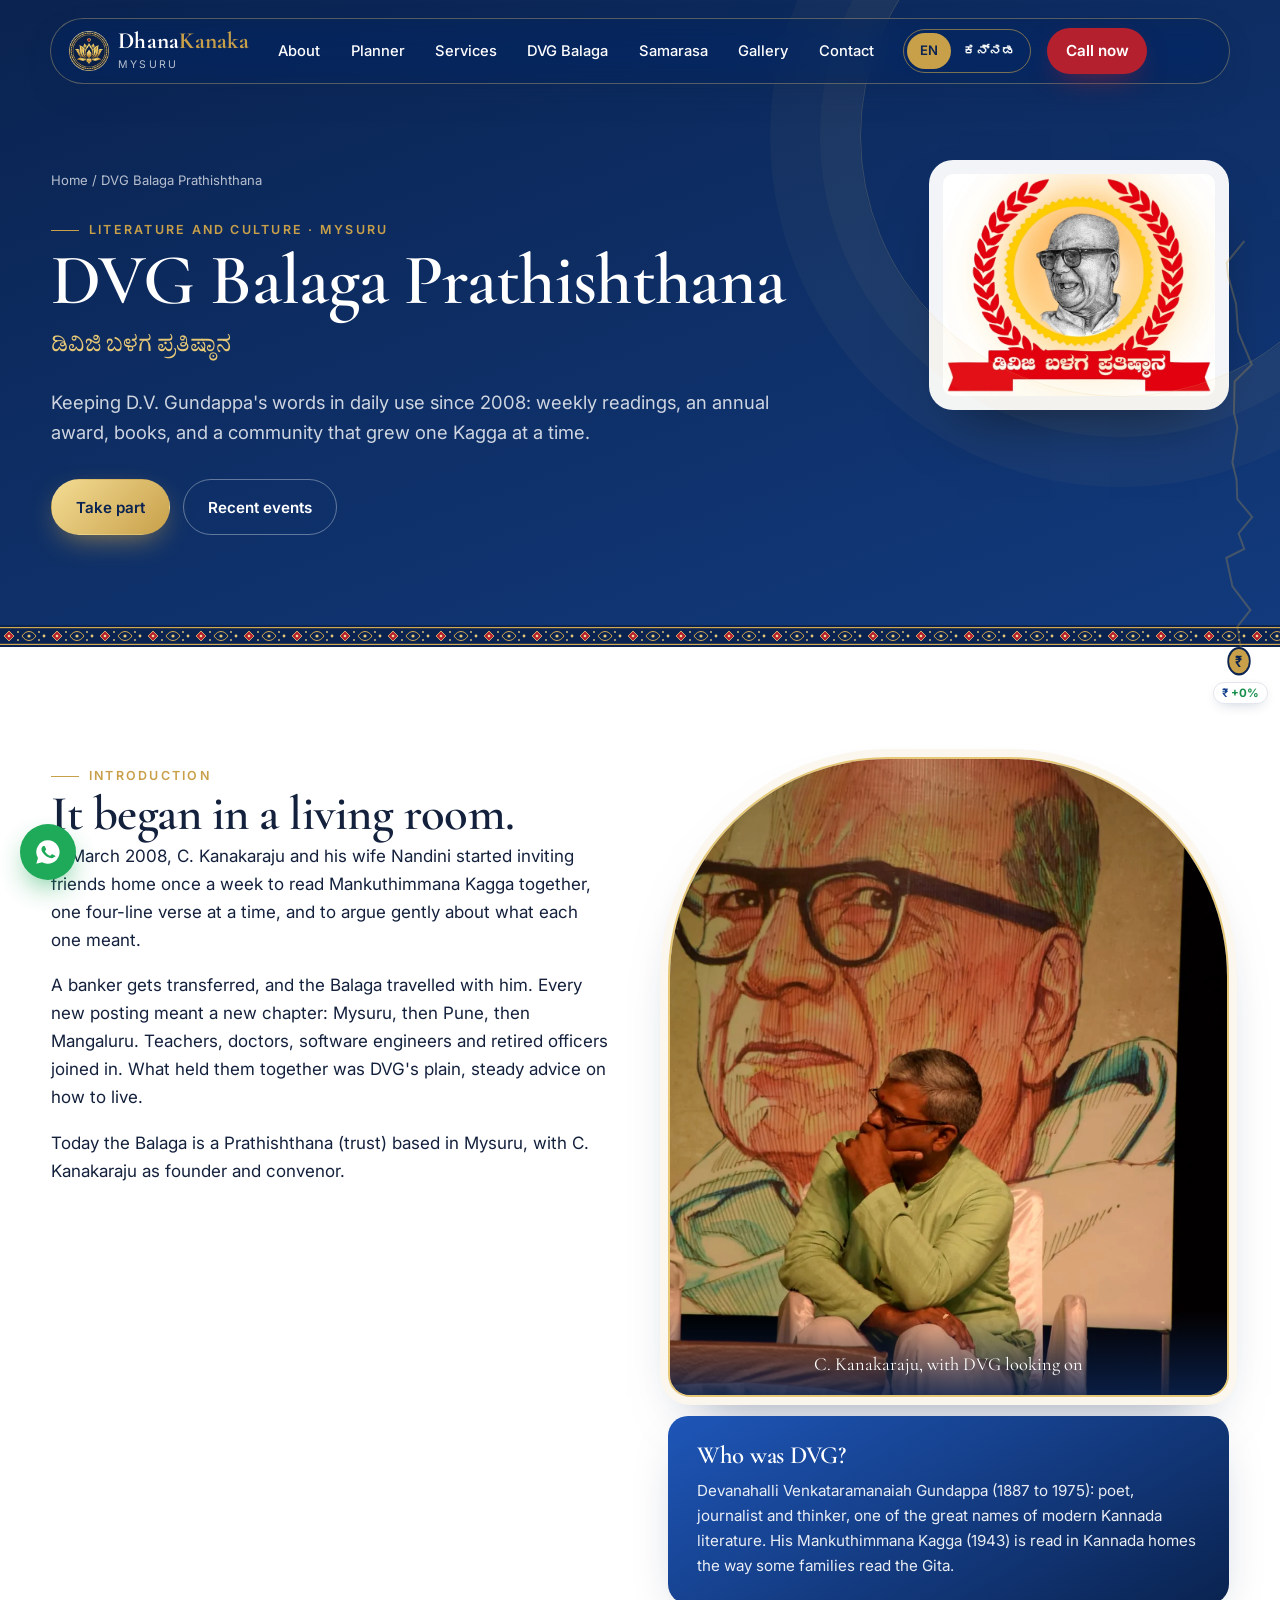
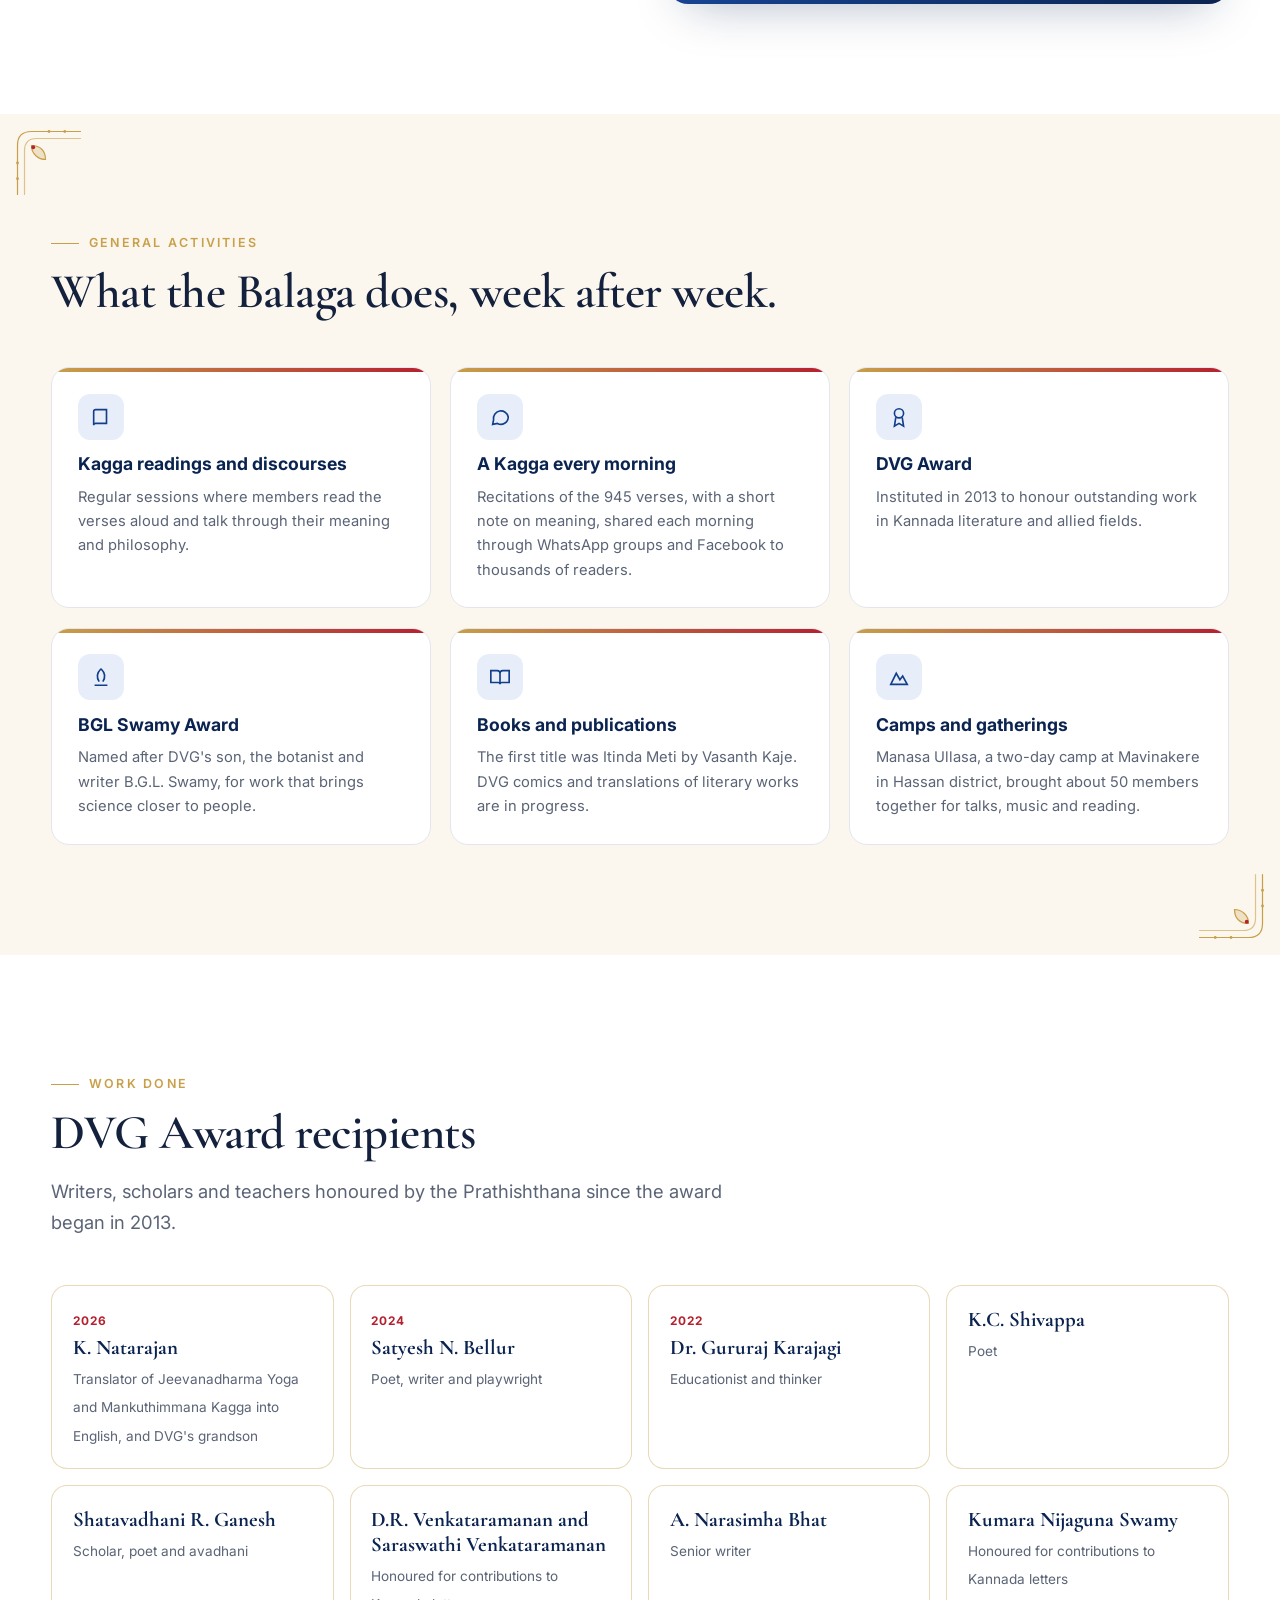
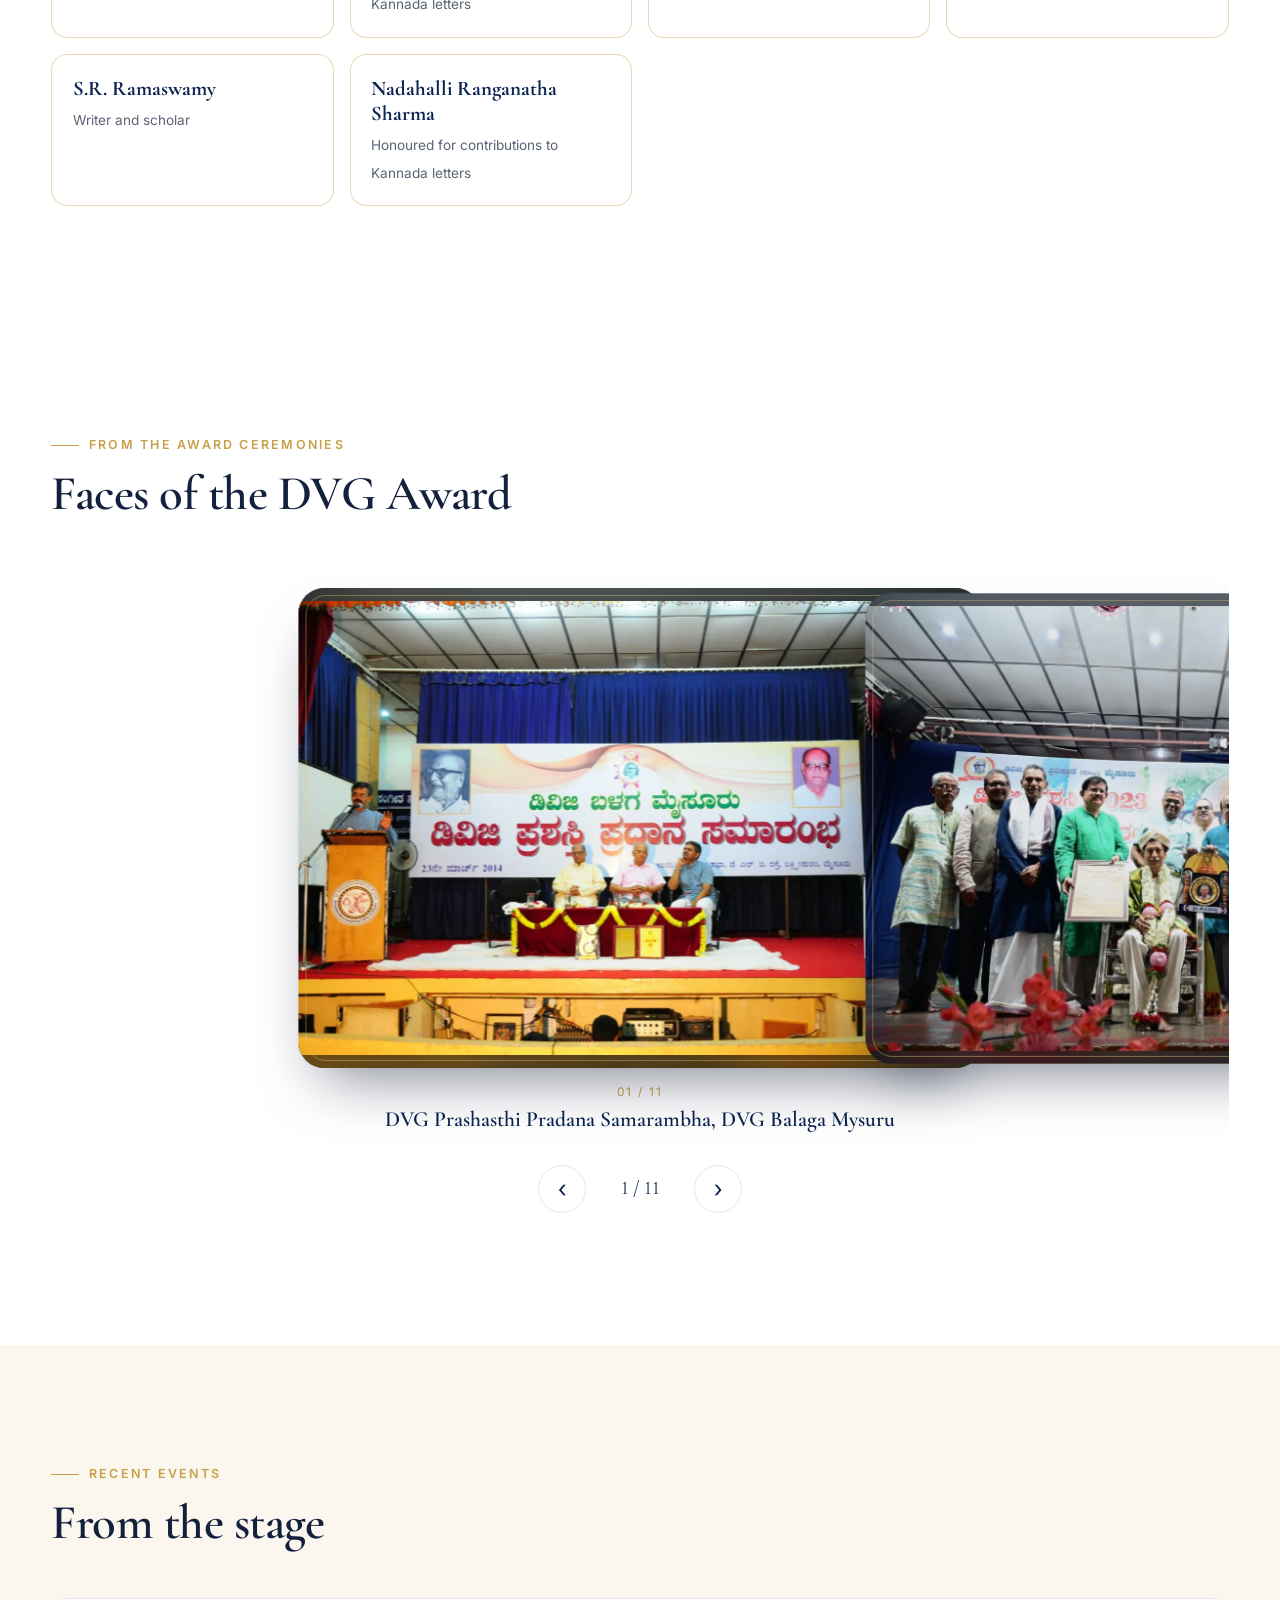
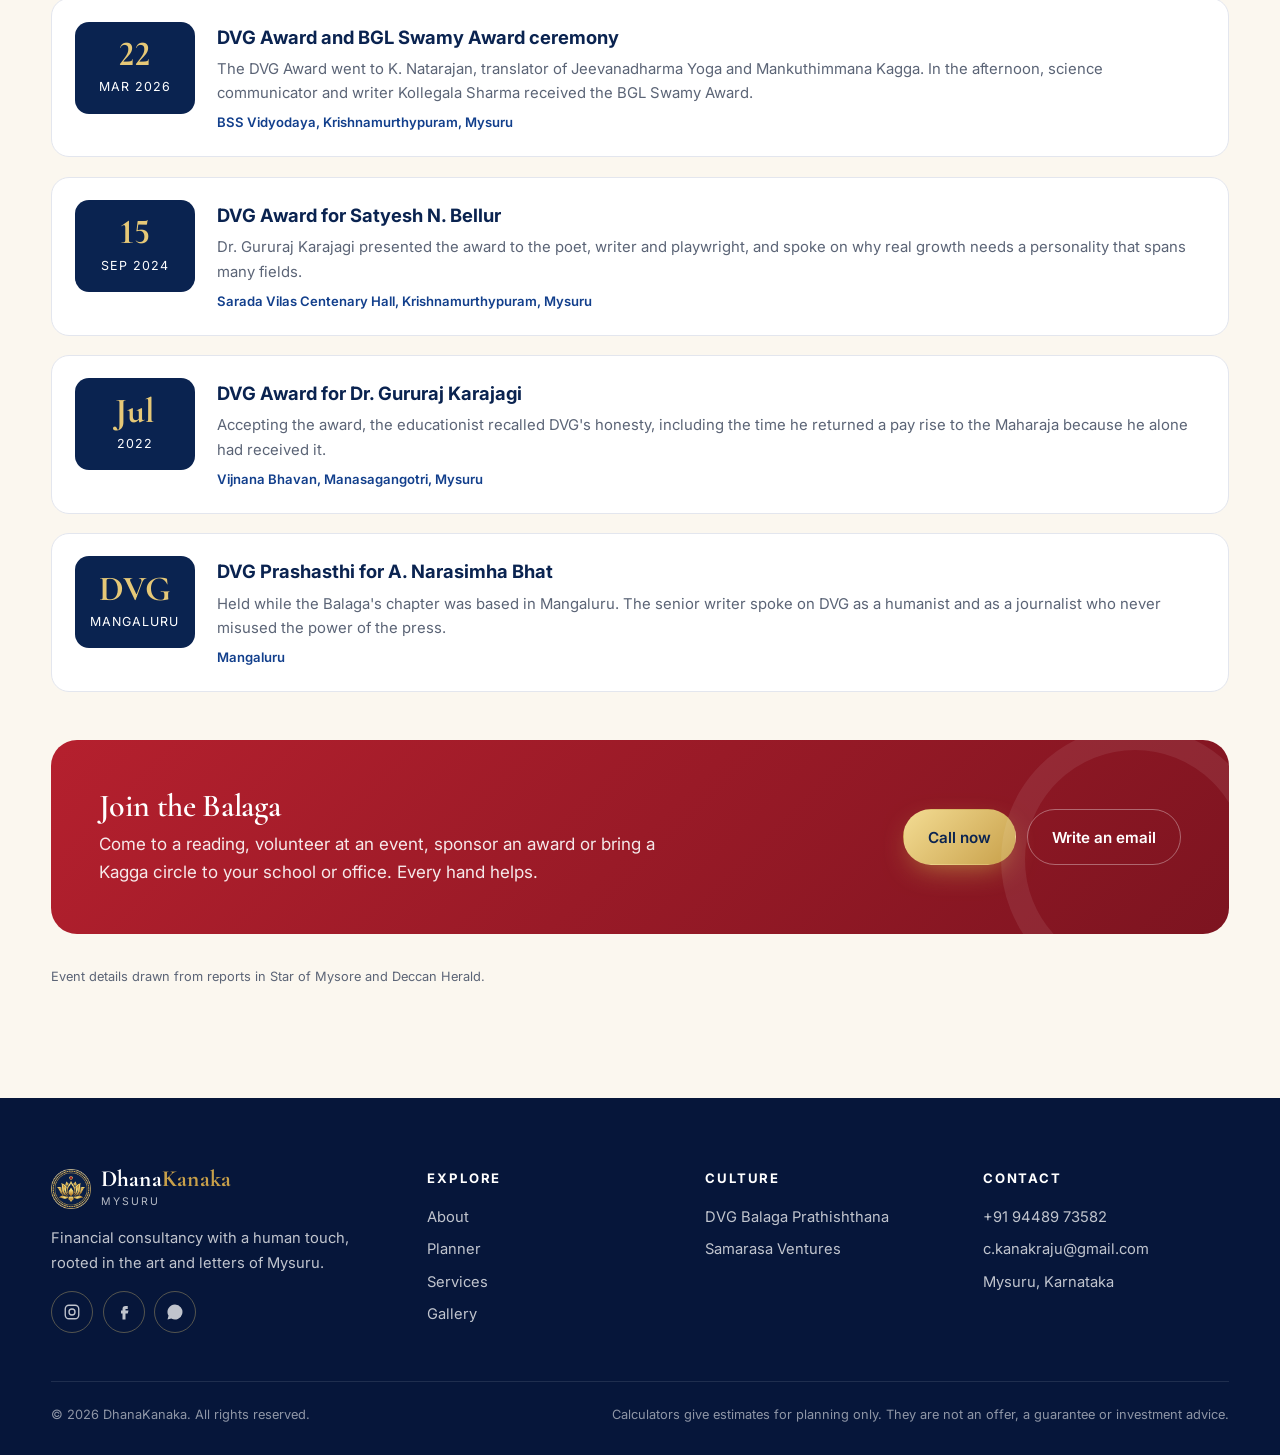
==== commit 324a2b4a: "DVG page: portrait of Kanakaraju before DVG; home card: logo no longer covers the painting Co-Author" ====
--- a/dvg-balaga.html
+++ b/dvg-balaga.html
@@ -89,12 +89,16 @@
         <p data-i18n="dvI3">Today the Balaga is a Prathishthana (trust) based in Mysuru, with C. Kanakaraju as founder and convenor.</p>
       </div>
     </div>
-    <div class="svc-visual rv" data-d="1" style="min-height:480px">
-      <div class="art" role="img" aria-label="Mysuru style painting of Goddess Lakshmi"></div>
+    <div class="dvg-visual rv" data-d="1">
+      <figure class="dvg-portrait">
+        <img src="assets/img/kanakaraju-dvg.webp" alt="C. Kanakaraju seated before a large portrait of D.V. Gundappa" width="1067" height="1600" loading="lazy">
+        <figcaption data-i18n="dvPortCap">C. Kanakaraju, with DVG looking on</figcaption>
+      </figure>
       <div class="blue-float">
         <h3 data-i18n="dvWhoH">Who was DVG?</h3>
         <p data-i18n="dvWhoP">Devanahalli Venkataramanaiah Gundappa (1887 to 1975): poet, journalist and thinker, one of the great names of modern Kannada literature. His Mankuthimmana Kagga (1943) is read in Kannada homes the way some families read the Gita.</p>
       </div>
+    </div>
     </div>
   </div>
 </section>
--- a/css/style.css
+++ b/css/style.css
@@ -517,3 +517,29 @@
 .deck-cap b{font-family:var(--serif);font-size:1.35rem;font-weight:600;color:var(--navy)}
 html[lang="kn"] .deck-cap b{font-family:var(--kn-serif);font-size:1.12rem}
 @media (max-width:700px){.deck{height:470px}.deck-card{bottom:84px}}
+
+/* trust panel (family) */
+.trust{display:grid;grid-template-columns:minmax(0,.9fr) minmax(0,1.1fr);gap:1.6rem;align-items:center;margin:2.2rem 0 .5rem;padding:1.2rem;border-radius:24px;background:linear-gradient(135deg,var(--ivory),#fff);border:1px solid rgba(200,160,74,.4);box-shadow:0 24px 50px -30px rgba(10,35,80,.35);position:relative}
+.trust::before{content:"";position:absolute;inset:8px;border:1px dashed rgba(200,160,74,.35);border-radius:18px;pointer-events:none}
+.trust-img{border-radius:160px 160px 16px 16px;overflow:hidden;border:2px solid var(--gold-2);box-shadow:0 0 0 6px #fff,0 18px 40px -20px rgba(10,35,80,.5)}
+.trust-img img{width:100%;aspect-ratio:1/1;object-fit:cover}
+.trust h3{font-size:1.6rem;color:var(--navy);margin:.5rem 0 .7rem}
+.trust p{font-size:.96rem;color:var(--muted);margin-bottom:.8rem}
+@media (max-width:640px){.trust{grid-template-columns:1fr}.trust-img{max-width:300px}}
+.stat b span{font-size:inherit!important;color:inherit}
+
+/* DVG page portrait */
+.dvg-visual{display:grid;gap:1.2rem}
+.dvg-portrait{margin:0;position:relative;border-radius:220px 220px 22px 22px;overflow:hidden;border:2px solid var(--gold-2);box-shadow:0 0 0 8px var(--ivory),0 30px 60px -30px rgba(10,35,80,.6);max-height:640px}
+.dvg-portrait img{width:100%;height:100%;max-height:640px;object-fit:cover;object-position:50% 30%}
+.dvg-portrait figcaption{position:absolute;left:0;right:0;bottom:0;padding:2.4rem 1.2rem 1rem;text-align:center;color:#fff;font-family:var(--serif);font-size:1.15rem;background:linear-gradient(transparent,rgba(10,35,80,.85))}
+html[lang="kn"] .dvg-portrait figcaption{font-family:var(--kn-serif);font-size:1rem}
+.dvg-visual .blue-float{position:relative;width:auto;right:auto;bottom:auto;background:linear-gradient(150deg,var(--blue-2),var(--navy));color:#fff;padding:1.6rem 1.8rem;border-radius:20px;box-shadow:var(--shadow)}
+.dvg-visual .blue-float h3{color:#fff;margin-bottom:.5rem}
+.dvg-visual .blue-float p{font-size:.95rem;opacity:.9}
+/* home culture card: painting on top, logo below, nothing overlapping */
+.ccard.tall{padding:0;overflow:hidden;background:rgba(255,255,255,.04)!important;min-height:0;display:flex;flex-direction:column;justify-content:flex-start}
+.ccard.tall .cc-art{display:block;flex:1 1 auto;min-height:190px;background:url(../assets/img/lakshmi.webp) center 22%/cover;border-bottom:1px solid rgba(230,200,119,.35)}
+.ccard.tall .cc-body{display:flex;gap:.9rem;align-items:center;padding:1rem 1.2rem 1.2rem}
+.ccard.tall .cc-logo{width:78px;margin:0;flex:none;padding:5px;border-radius:12px;background:#fff}
+.ccard.tall .cc-body b{font-size:1.25rem;margin-bottom:.15rem}
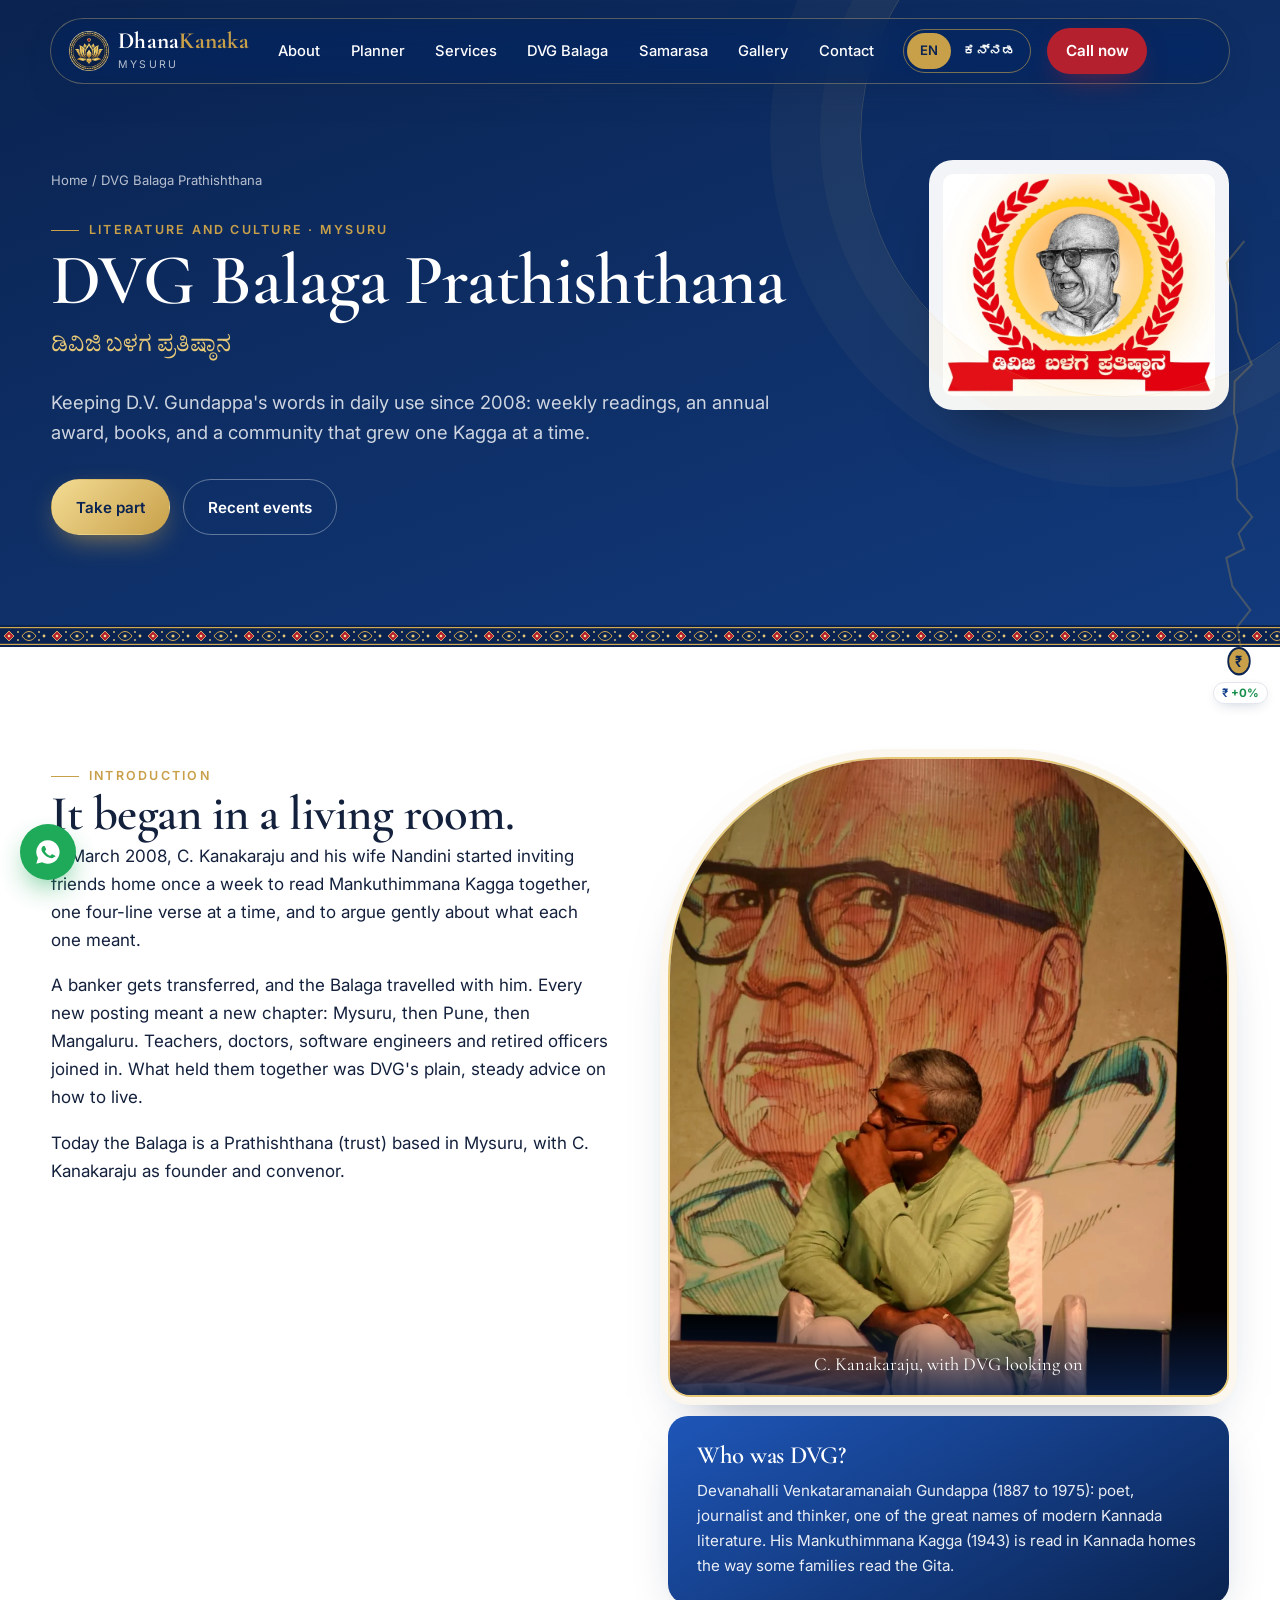
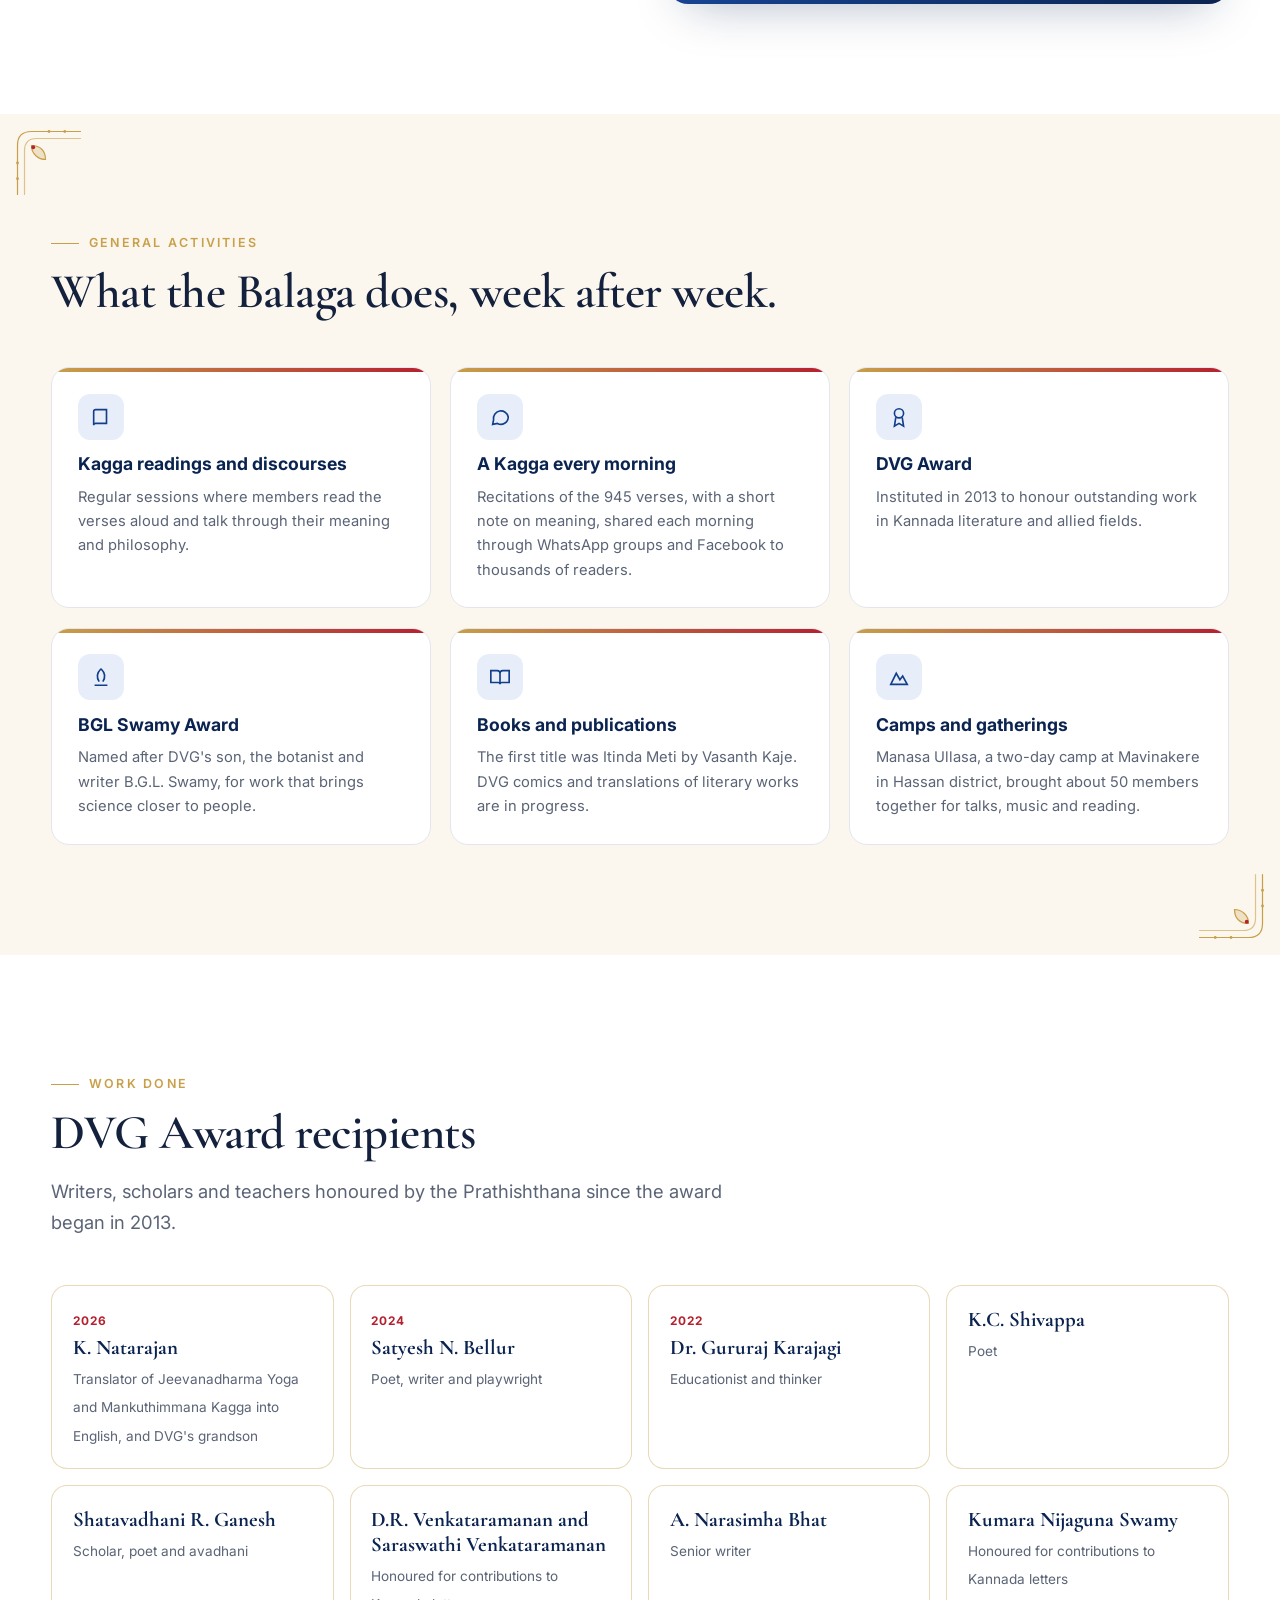
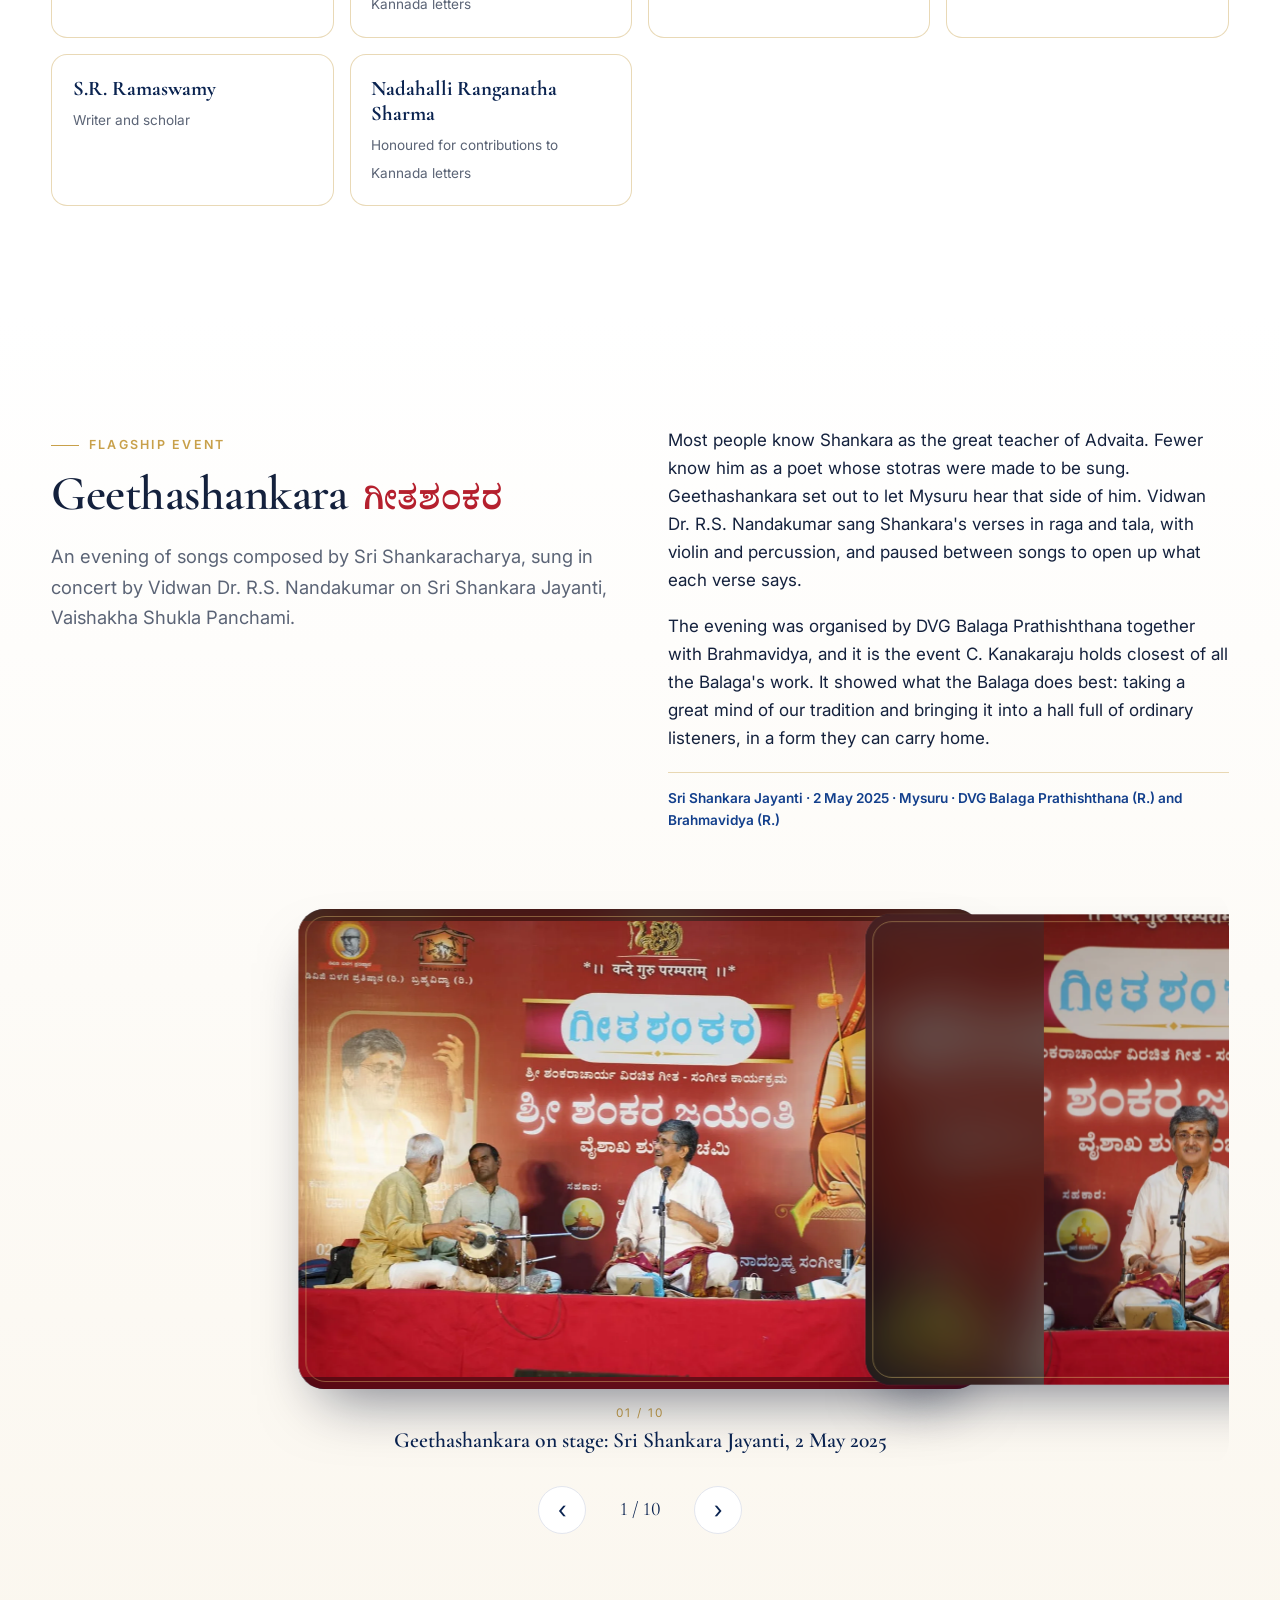
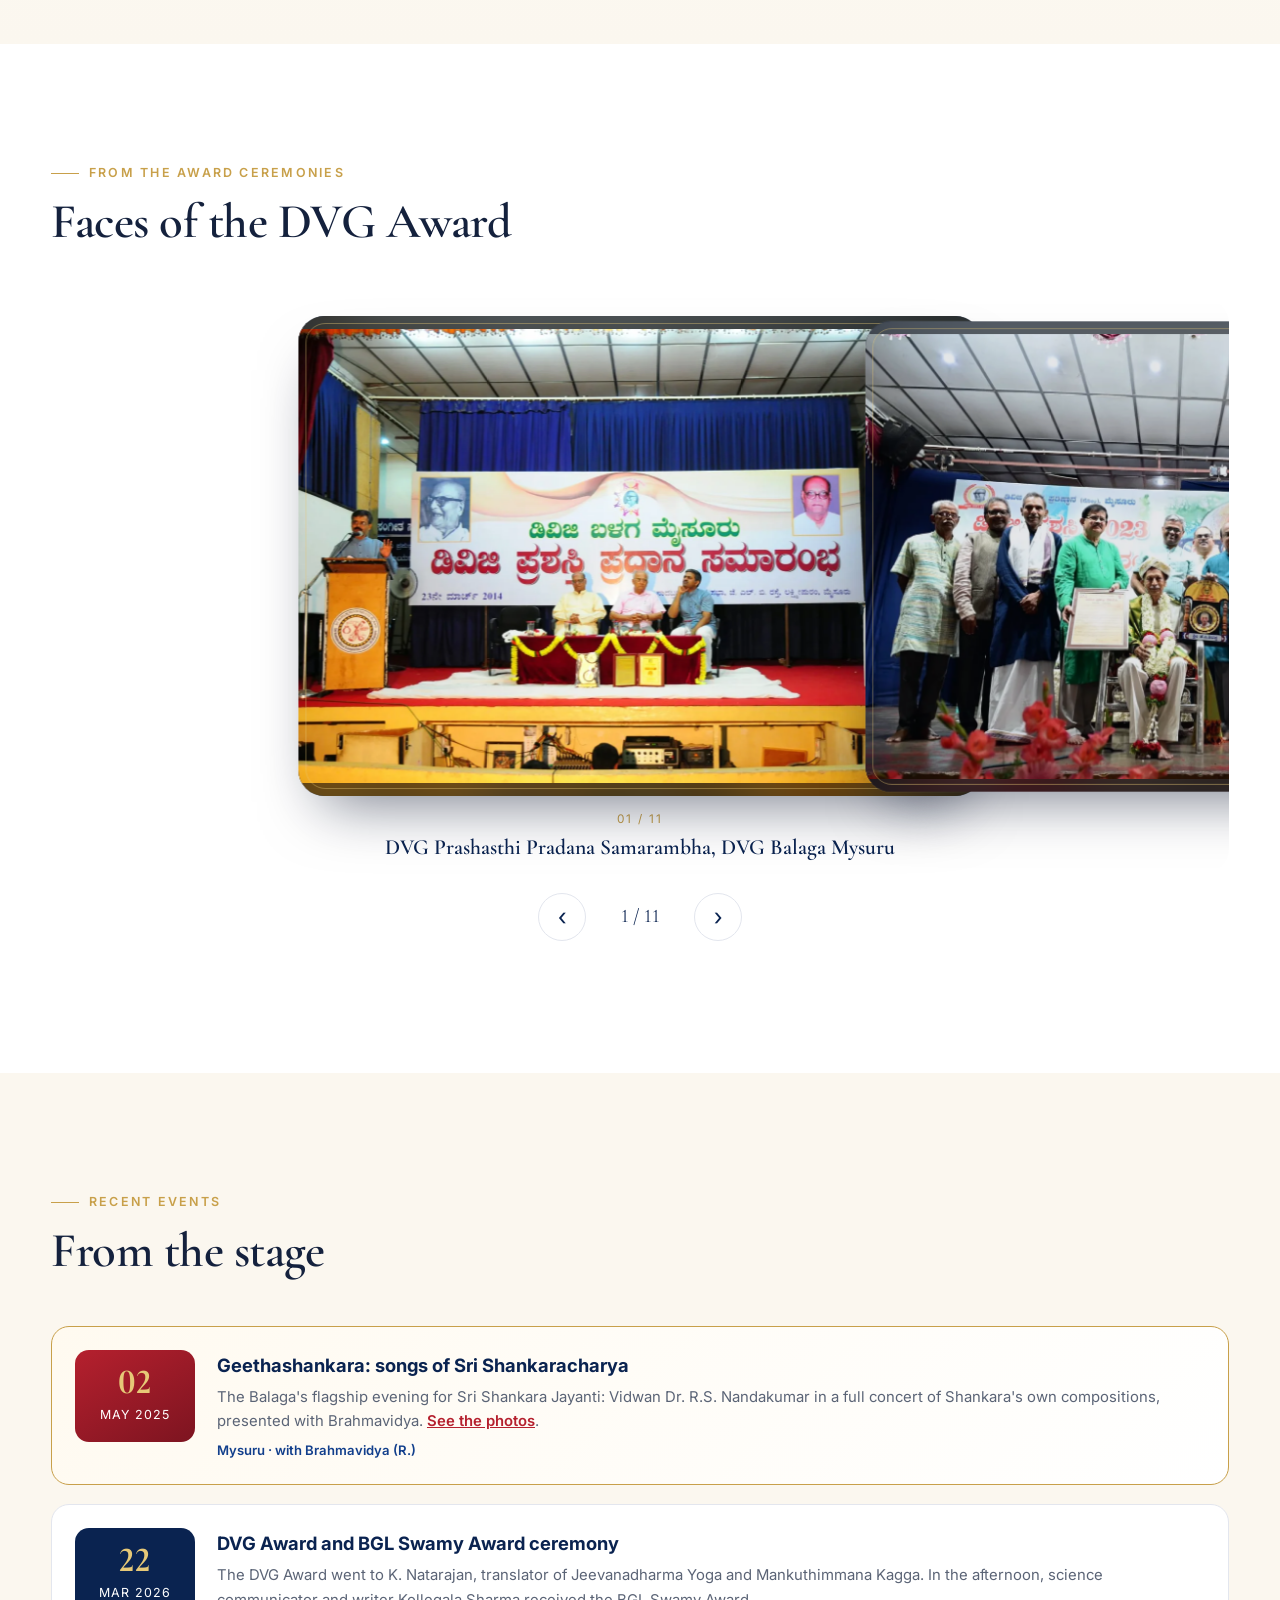
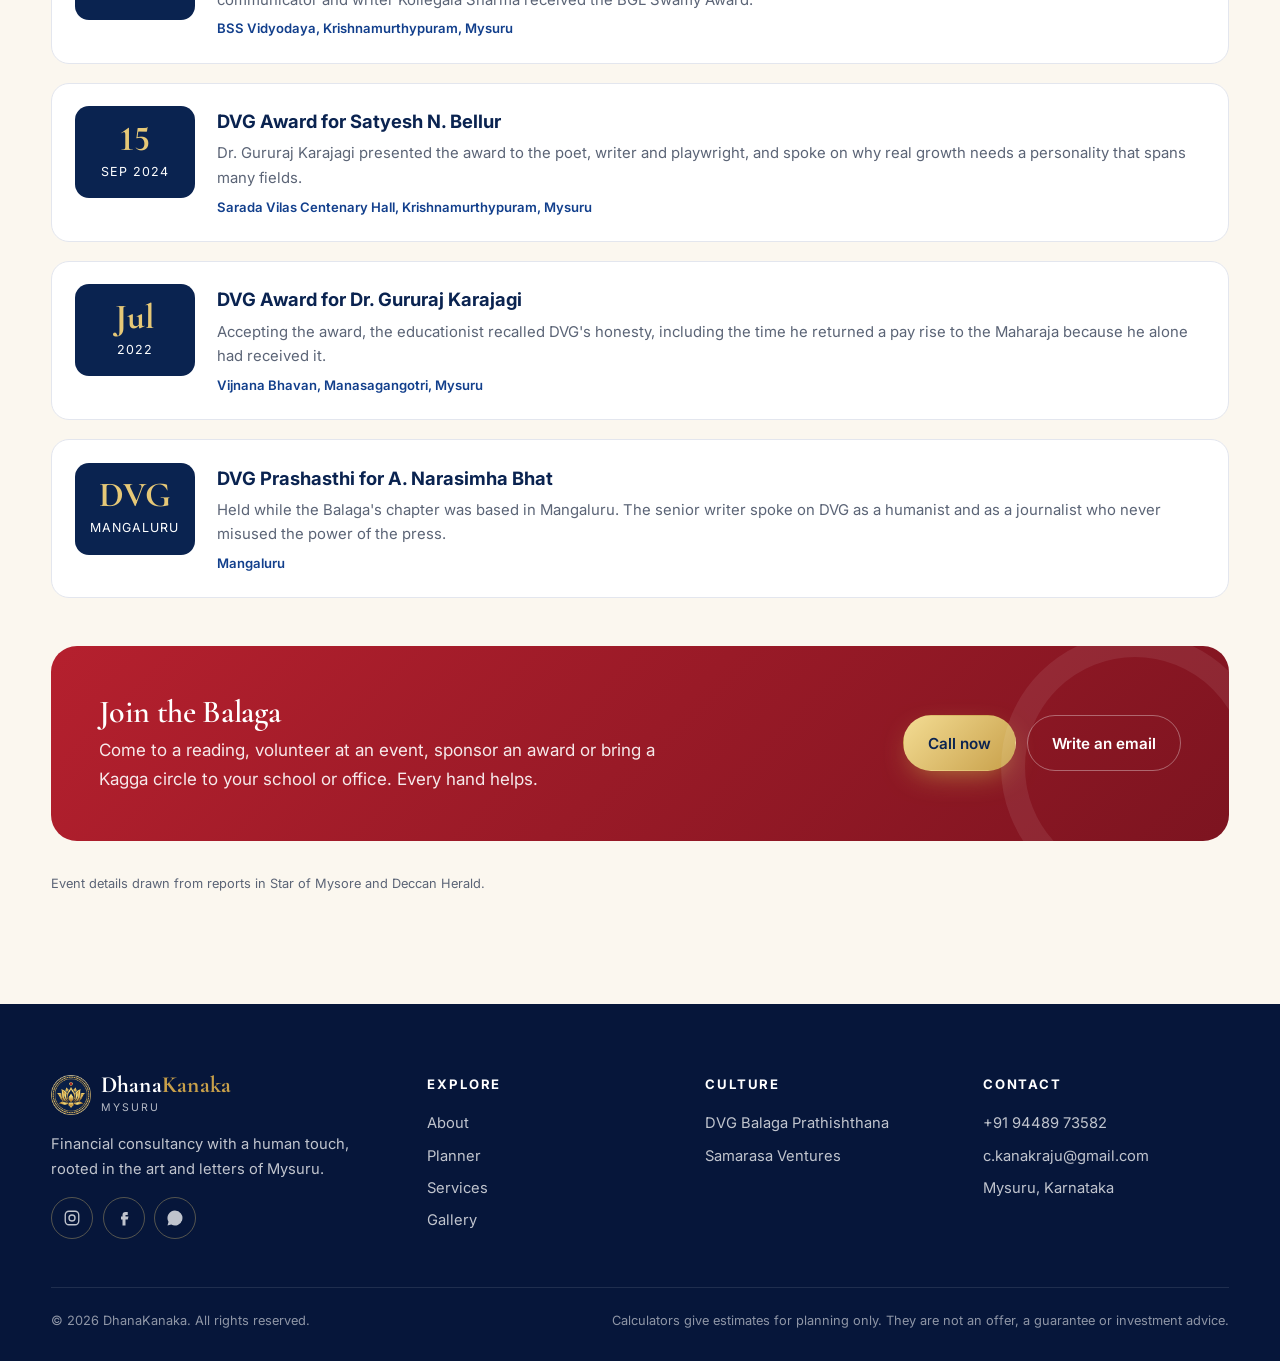
==== commit 436abde8: "Add Geethashankara flagship event with Vidwan Dr. R.S. Nandakumar; remove lamp from hero portrait Co" ====
--- a/dvg-balaga.html
+++ b/dvg-balaga.html
@@ -143,6 +143,29 @@
 </section>
 
 
+<section class="sec flagship" id="geethashankara" aria-labelledby="gs-h">
+  <div class="container">
+    <div class="two-col">
+      <div class="sec-head" style="margin-bottom:0">
+        <span class="eyebrow rv" data-i18n="gsEy">Flagship event</span>
+        <h2 id="gs-h" class="rv" data-d="1"><span data-i18n="gsH">Geethashankara</span> <span class="kn-inline" lang="kn">ಗೀತಶಂಕರ</span></h2>
+        <p class="lead rv" data-d="2" data-i18n="gsLead">An evening of songs composed by Sri Shankaracharya, sung in concert by Vidwan Dr. R.S. Nandakumar on Sri Shankara Jayanti, Vaishakha Shukla Panchami.</p>
+      </div>
+      <div class="prose rv" data-d="2">
+        <p data-i18n="gsP1">Most people know Shankara as the great teacher of Advaita. Fewer know him as a poet whose stotras were made to be sung. Geethashankara set out to let Mysuru hear that side of him. Vidwan Dr. R.S. Nandakumar sang Shankara's verses in raga and tala, with violin and percussion, and paused between songs to open up what each verse says.</p>
+        <p data-i18n="gsP2">The evening was organised by DVG Balaga Prathishthana together with Brahmavidya, and it is the event C. Kanakaraju holds closest of all the Balaga's work. It showed what the Balaga does best: taking a great mind of our tradition and bringing it into a hall full of ordinary listeners, in a form they can carry home.</p>
+        <p class="meta-line" data-i18n="gsMeta">Sri Shankara Jayanti · 2 May 2025 · Mysuru · DVG Balaga Prathishthana (R.) and Brahmavidya (R.)</p>
+      </div>
+    </div>
+    <div class="accordion" id="geethaAcc" style="margin-top:2.6rem" aria-roledescription="carousel" aria-label="Geethashankara photos"></div>
+    <div class="acc-ctrl">
+      <button type="button" class="acc-btn" data-dir="-1" aria-label="Previous photo">‹</button>
+      <span class="acc-count" aria-live="polite"></span>
+      <button type="button" class="acc-btn" data-dir="1" aria-label="Next photo">›</button>
+    </div>
+  </div>
+</section>
+
 <section class="sec" id="photos" aria-labelledby="ph-h">
   <div class="container">
     <div class="sec-head">
@@ -167,6 +190,7 @@
       <h2 id="ev-h" class="rv" data-d="1" data-i18n="dvEvH">From the stage</h2>
     </div>
     <div class="events">
+      <article class="event rv featured"><div class="date"><b>02</b><span data-i18n="mMay25">May 2025</span></div><div><h4 data-i18n="e0h">Geethashankara: songs of Sri Shankaracharya</h4><p data-i18n="e0p">The Balaga's flagship evening for Sri Shankara Jayanti: Vidwan Dr. R.S. Nandakumar in a full concert of Shankara's own compositions, presented with Brahmavidya. <a href="#geethashankara">See the photos</a>.</p><p class="meta" data-i18n="e0m">Mysuru · with Brahmavidya (R.)</p></div></article>
       <article class="event rv"><div class="date"><b>22</b><span data-i18n="mMar26">Mar 2026</span></div><div><h4 data-i18n="e1h">DVG Award and BGL Swamy Award ceremony</h4><p data-i18n="e1p">The DVG Award went to K. Natarajan, translator of Jeevanadharma Yoga and Mankuthimmana Kagga. In the afternoon, science communicator and writer Kollegala Sharma received the BGL Swamy Award.</p><p class="meta" data-i18n="e1m">BSS Vidyodaya, Krishnamurthypuram, Mysuru</p></div></article>
       <article class="event rv"><div class="date"><b>15</b><span data-i18n="mSep24">Sep 2024</span></div><div><h4 data-i18n="e2h">DVG Award for Satyesh N. Bellur</h4><p data-i18n="e2p">Dr. Gururaj Karajagi presented the award to the poet, writer and playwright, and spoke on why real growth needs a personality that spans many fields.</p><p class="meta" data-i18n="e2m">Sarada Vilas Centenary Hall, Krishnamurthypuram, Mysuru</p></div></article>
       <article class="event rv"><div class="date"><b>Jul</b><span>2022</span></div><div><h4 data-i18n="e3h">DVG Award for Dr. Gururaj Karajagi</h4><p data-i18n="e3p">Accepting the award, the educationist recalled DVG's honesty, including the time he returned a pay rise to the Maharaja because he alone had received it.</p><p class="meta" data-i18n="e3m">Vijnana Bhavan, Manasagangotri, Mysuru</p></div></article>
--- a/css/style.css
+++ b/css/style.css
@@ -543,3 +543,11 @@
 .ccard.tall .cc-body{display:flex;gap:.9rem;align-items:center;padding:1rem 1.2rem 1.2rem}
 .ccard.tall .cc-logo{width:78px;margin:0;flex:none;padding:5px;border-radius:12px;background:#fff}
 .ccard.tall .cc-body b{font-size:1.25rem;margin-bottom:.15rem}
+
+/* Geethashankara flagship */
+.flagship{background:linear-gradient(180deg,#fff, var(--ivory))}
+.kn-inline{font-family:var(--kn-serif);color:var(--red);font-size:.7em;margin-left:.3rem}
+.meta-line{font-size:.85rem;color:var(--blue);font-weight:600;border-top:1px solid rgba(200,160,74,.4);padding-top:.9rem;margin-top:1.2rem}
+.event.featured{border:1.5px solid var(--gold);background:linear-gradient(135deg,#fffaf0,#fff)}
+.event.featured .date{background:linear-gradient(150deg,var(--red),#7d1420)}
+.event a{color:var(--red);font-weight:600}
